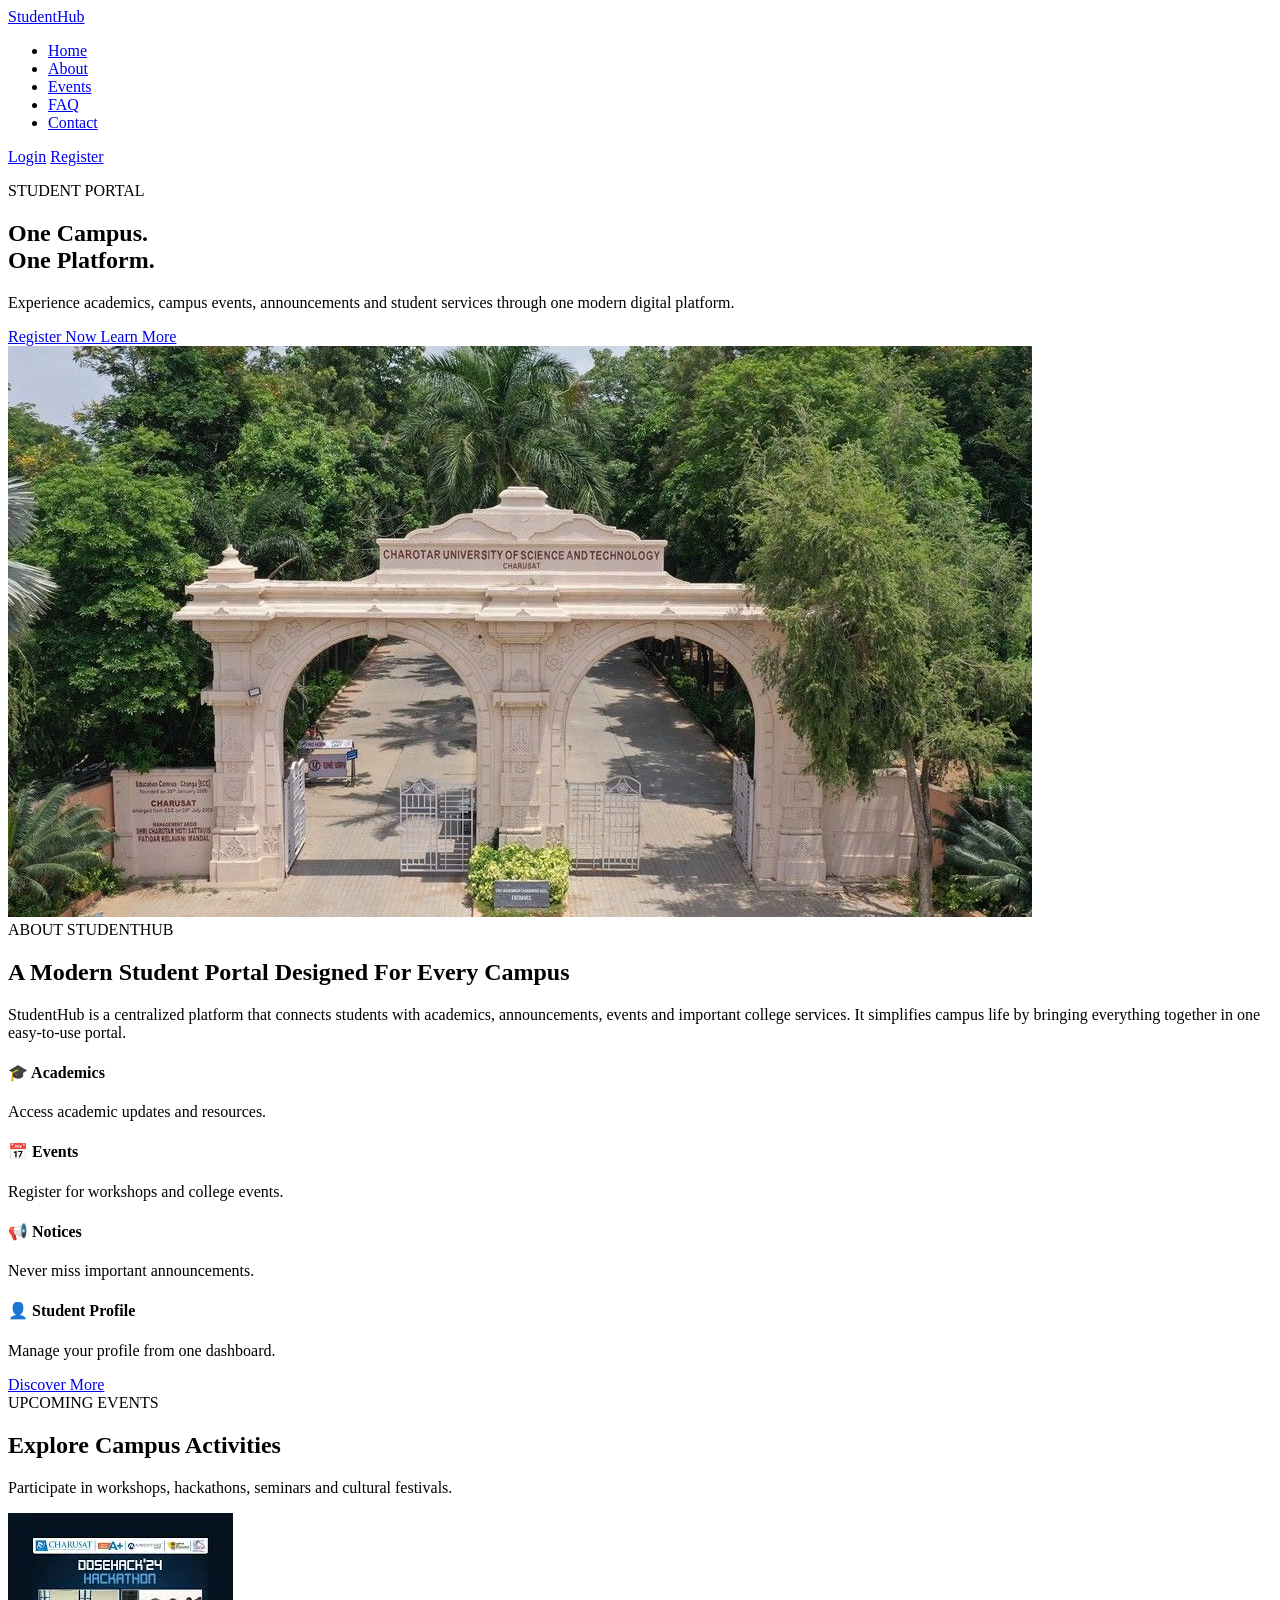
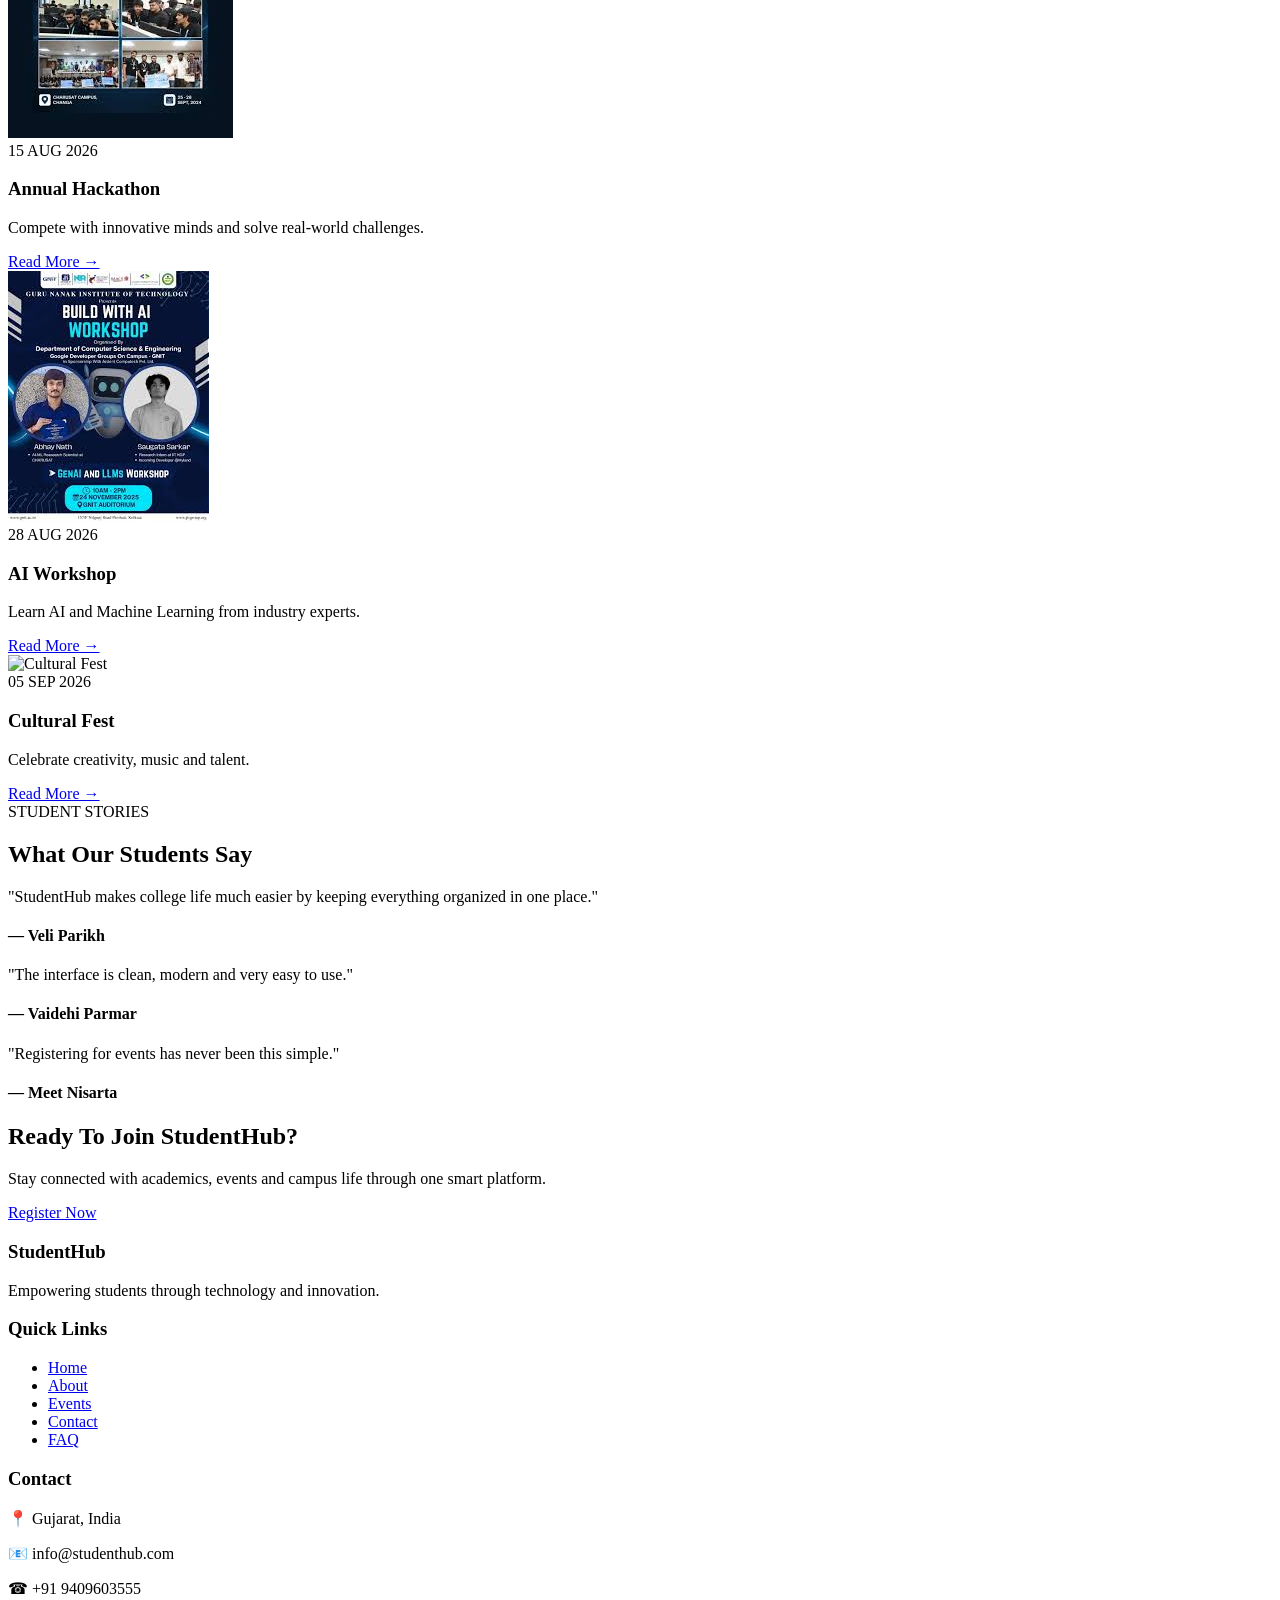
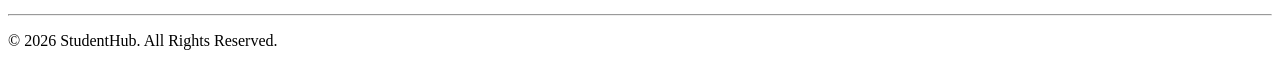
==== index.html @ 93c41e46 "Initial Commit" ====
<!DOCTYPE html>
<html lang="en">

<head>

    <meta charset="UTF-8">

    <meta name="viewport" content="width=device-width, initial-scale=1.0">

    <title>StudentHub</title>

    <link rel="stylesheet" href="style.css">

    <link rel="preconnect" href="https://fonts.googleapis.com">

    <link rel="preconnect" href="https://fonts.gstatic.com" crossorigin>

    <link href="https://fonts.googleapis.com/css2?family=Playfair+Display:wght@500;600;700&family=Poppins:wght@300;400;500;600&display=swap" rel="stylesheet">

</head>

<body>
    <section class="hero">

        <div class="overlay">
            <header>

                <nav class="navbar">

                    <div class="logo">

                        <a href="index.html">StudentHub</a>

                    </div>

                    <ul class="nav-links">

                        <li><a href="index.html">Home</a></li>

                        <li><a href="about.html">About</a></li>

                        <li><a href="events.html">Events</a></li>

                        <li><a href="faq.html">FAQ</a></li>

                        <li><a href="contact.html">Contact</a></li>

                    </ul>

                    <div class="nav-buttons">

                        <a href="login.html" class="login-btn">Login</a>

                        <a href="register.html" class="register-btn">Register</a>

                    </div>

                </nav>

            </header>
            <div class="hero-content">

                <p class="tagline">

                    STUDENT PORTAL

                </p>

                <h1>

                    One Campus.<br>

                    One Platform.

                </h1>

                <p class="description">

                    Experience academics, campus events,
                    announcements and student services
                    through one modern digital platform.

                </p>

                <div class="hero-buttons">

                    <a href="register.html" class="primary-btn">

                        Register Now

                    </a>

                    <a href="about.html" class="secondary-btn">

                        Learn More

                    </a>

                </div>

            </div>

        </div>

    </section>
<section class="about">

    <div class="container">

        <div class="about-image">

            <img src="images/clg.jpg-org" alt="College Campus">

        </div>

        <div class="about-content">

            <span class="section-tag">

                ABOUT STUDENTHUB

            </span>

            <h2>

                A Modern Student Portal Designed
                For Every Campus

            </h2>

            <p>

                StudentHub is a centralized platform that
                connects students with academics,
                announcements, events and important
                college services. It simplifies campus life
                by bringing everything together in one
                easy-to-use portal.

            </p>

            <div class="about-features">

                <div class="feature">

                    <h4>🎓 Academics</h4>

                    <p>Access academic updates and resources.</p>

                </div>

                <div class="feature">

                    <h4>📅 Events</h4>

                    <p>Register for workshops and college events.</p>

                </div>

                <div class="feature">

                    <h4>📢 Notices</h4>

                    <p>Never miss important announcements.</p>

                </div>

                <div class="feature">

                    <h4>👤 Student Profile</h4>

                    <p>Manage your profile from one dashboard.</p>

                </div>

            </div>

            <a href="about.html" class="primary-btn">

                Discover More

            </a>

        </div>

    </div>

</section>
<section class="events">

    <div class="container">

        <div class="section-heading">

            <span>

                UPCOMING EVENTS

            </span>

            <h2>

                Explore Campus Activities

            </h2>

            <p>

                Participate in workshops, hackathons,
                seminars and cultural festivals.

            </p>

        </div>

        <div class="event-grid">

            <article class="event-card">

                <img src="hackathon.jpeg" alt="Hackathon">

                <div class="event-info">

                    <span>15 AUG 2026</span>

                    <h3>

                        Annual Hackathon

                    </h3>

                    <p>

                        Compete with innovative minds
                        and solve real-world challenges.

                    </p>

                    <a href="events.html">

                        Read More →

                    </a>

                </div>

            </article>



            <article class="event-card">

                <img src="workshop2.jpeg" alt="Workshop">

                <div class="event-info">

                    <span>28 AUG 2026</span>

                    <h3>

                        AI Workshop

                    </h3>

                    <p>

                        Learn AI and Machine Learning
                        from industry experts.

                    </p>

                    <a href="events.html">

                        Read More →

                    </a>

                </div>

            </article>



            <article class="event-card">

                <img src="event.jpg" alt="Cultural Fest">

                <div class="event-info">

                    <span>05 SEP 2026</span>

                    <h3>

                        Cultural Fest

                    </h3>

                    <p>

                        Celebrate creativity,
                        music and talent.

                    </p>

                    <a href="events.html">

                        Read More →

                    </a>

                </div>

            </article>

        </div>

    </div>

</section>
<section class="testimonials">

    <div class="container">

        <div class="section-heading">

            <span>

                STUDENT STORIES

            </span>

            <h2>

                What Our Students Say

            </h2>

        </div>

        <div class="testimonial-grid">

            <div class="testimonial-card">

                <p>

                    "StudentHub makes college life
                    much easier by keeping everything
                    organized in one place."

                </p>
                <h4>
                    — Veli Parikh

                </h4>

            </div>

            <div class="testimonial-card">

                <p>

                    "The interface is clean,
                    modern and very easy to use."

                </p>

                <h4>

                    — Vaidehi Parmar

                </h4>

            </div>

            <div class="testimonial-card">

                <p>

                    "Registering for events has
                    never been this simple."

                </p>
                <h4>

                    — Meet Nisarta

                </h4>

            </div>

        </div>

    </div>

</section>
<section class="cta">

    <div class="container">

        <h2>

            Ready To Join StudentHub?

        </h2>

        <p>

            Stay connected with academics,
            events and campus life through
            one smart platform.

        </p>

        <a href="register.html" class="primary-btn">

            Register Now

        </a>

    </div>

</section>
<footer>

    <div class="container footer-grid">

        <div>

            <h3>

                StudentHub

            </h3>

            <p>

                Empowering students through
                technology and innovation.

            </p>

        </div>

        <div>

            <h3>

                Quick Links

            </h3>

            <ul>

                <li><a href="index.html">Home</a></li>

                <li><a href="about.html">About</a></li>

                <li><a href="events.html">Events</a></li>

                <li><a href="contact.html">Contact</a></li>

                <li><a href="faq.html">FAQ</a></li>

            </ul>

        </div>

        <div>

            <h3>

                Contact

            </h3>

            <p>📍 Gujarat, India</p>

            <p>📧 info@studenthub.com</p>

            <p>☎ +91 9409603555</p>

        </div>

    </div>

    <hr>

    <p class="copyright">

        © 2026 StudentHub. All Rights Reserved.

    </p>

</footer>

</body>

</html>

</body>

</html>
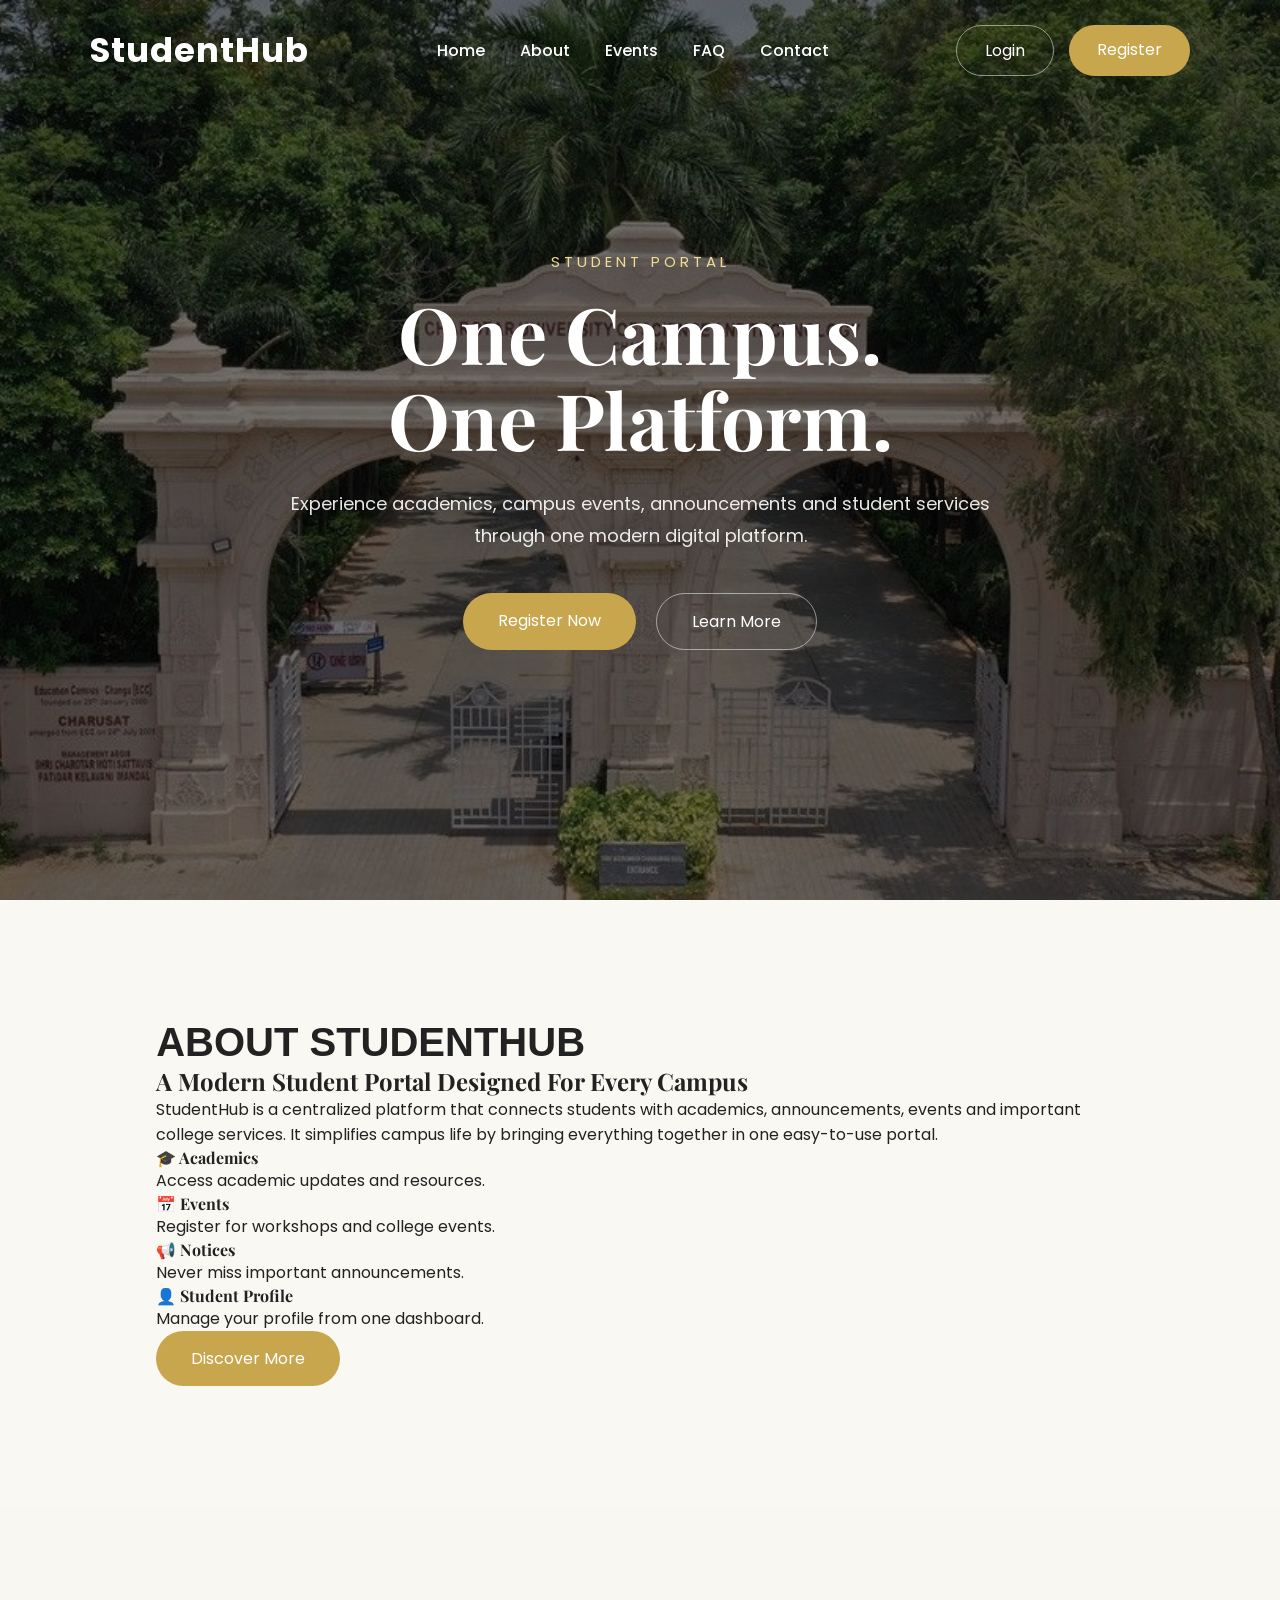
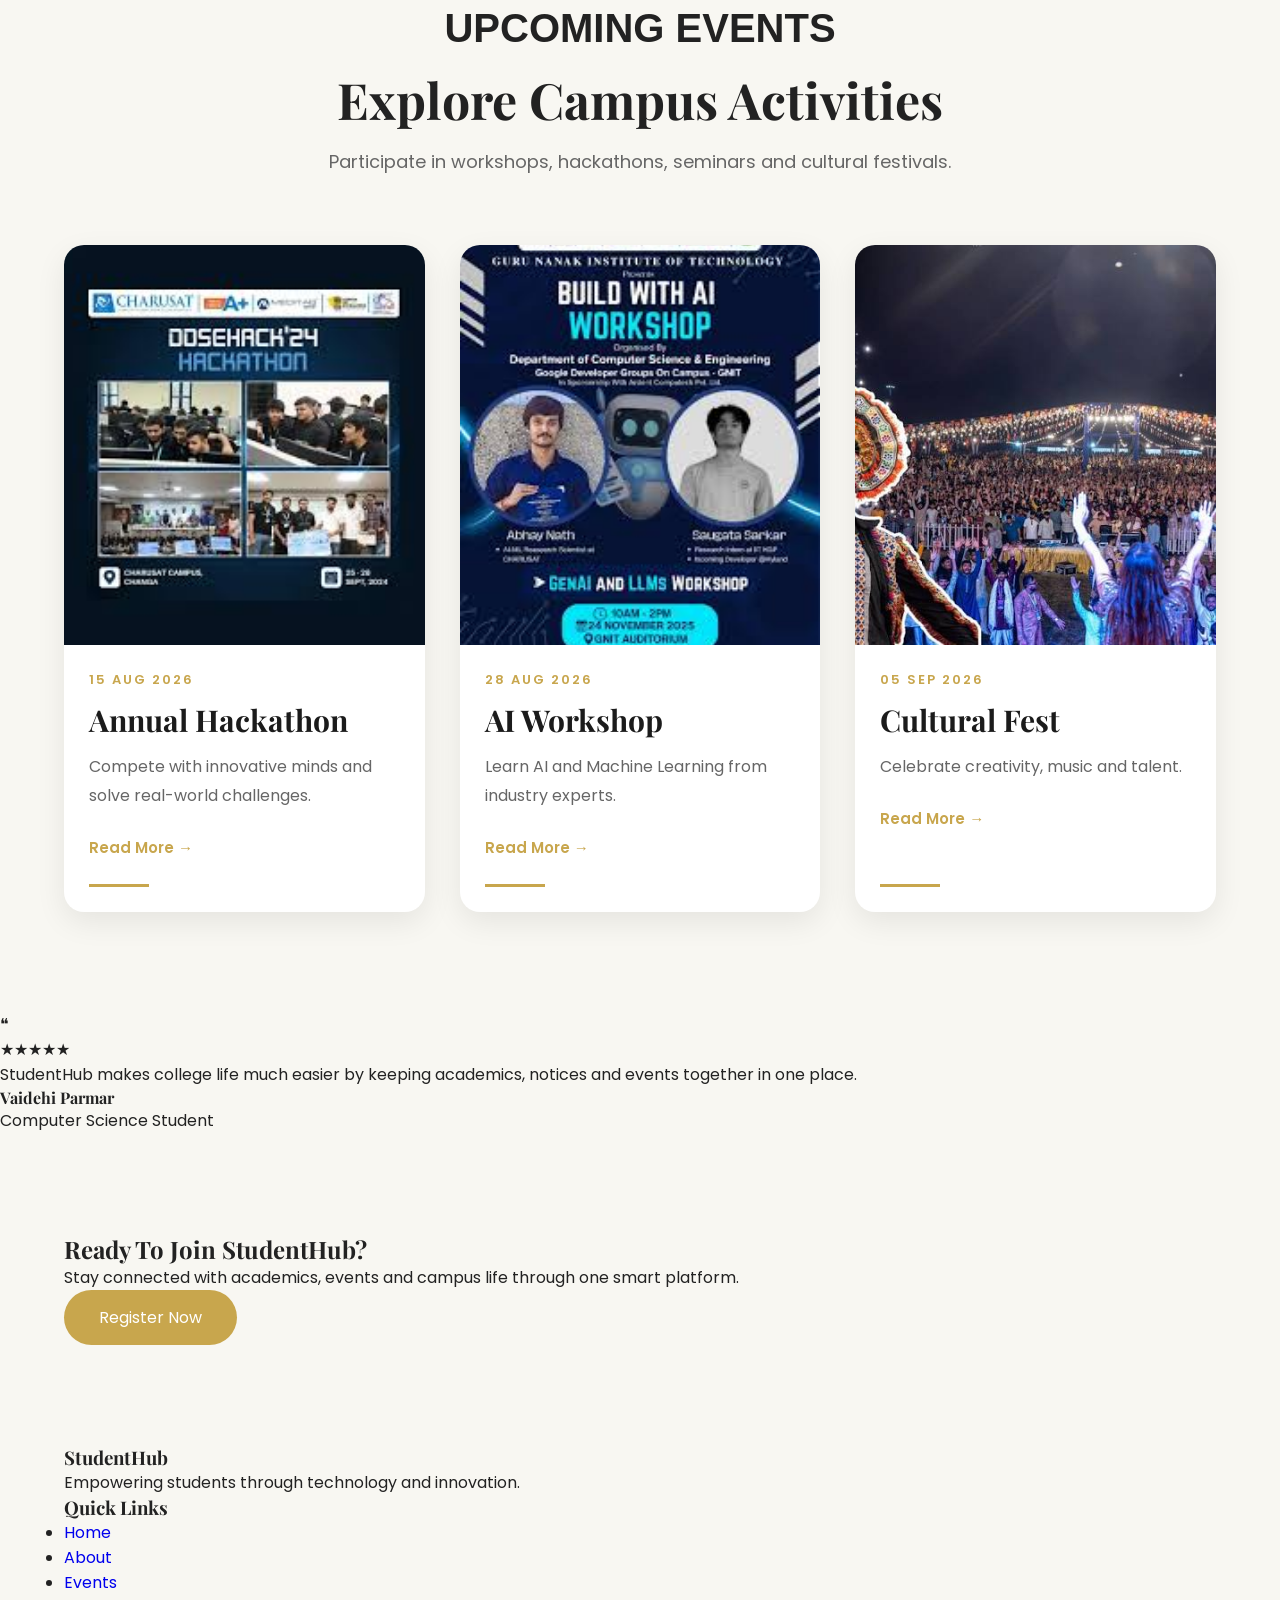
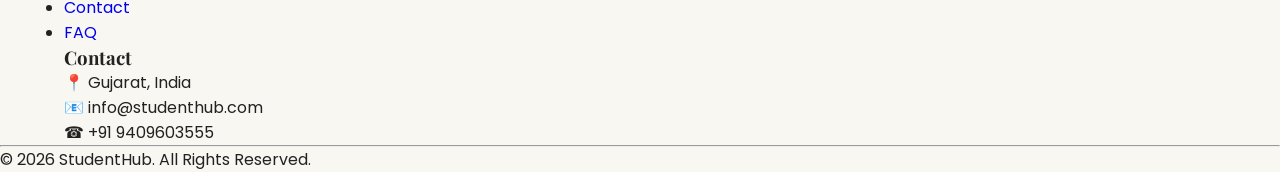
==== commit 5918dc37: "Testimonial-ards" ====
--- a/index.html
+++ b/index.html
@@ -9,7 +9,7 @@
 
     <title>StudentHub</title>
 
-    <link rel="stylesheet" href="style.css">
+    <link rel="stylesheet" href="css/style.css">
 
     <link rel="preconnect" href="https://fonts.googleapis.com">
 
@@ -108,8 +108,6 @@
     <div class="container">
 
         <div class="about-image">
-
-            <img src="images/clg.jpg-org" alt="College Campus">
 
         </div>
 
@@ -192,7 +190,7 @@
 
         <div class="section-heading">
 
-            <span>
+            <span class="section-tag">
 
                 UPCOMING EVENTS
 
@@ -217,7 +215,7 @@
 
             <article class="event-card">
 
-                <img src="hackathon.jpeg" alt="Hackathon">
+                <img src="images/hackathon.jpeg" alt="Hackathon">
 
                 <div class="event-info">
 
@@ -250,7 +248,7 @@
 
             <article class="event-card">
 
-                <img src="workshop2.jpeg" alt="Workshop">
+                <img src="images/workshop2.jpeg" alt="Workshop">
 
                 <div class="event-info">
 
@@ -283,7 +281,7 @@
 
             <article class="event-card">
 
-                <img src="event.jpg" alt="Cultural Fest">
+                <img src="images/event.jpeg" alt="Cultural Fest">
 
                 <div class="event-info">
 
@@ -317,82 +315,25 @@
     </div>
 
 </section>
-<section class="testimonials">
-
-    <div class="container">
-
-        <div class="section-heading">
-
-            <span>
-
-                STUDENT STORIES
-
-            </span>
-
-            <h2>
-
-                What Our Students Say
-
-            </h2>
-
-        </div>
-
-        <div class="testimonial-grid">
-
-            <div class="testimonial-card">
-
-                <p>
-
-                    "StudentHub makes college life
-                    much easier by keeping everything
-                    organized in one place."
-
-                </p>
-                <h4>
-                    — Veli Parikh
-
-                </h4>
-
-            </div>
-
-            <div class="testimonial-card">
-
-                <p>
-
-                    "The interface is clean,
-                    modern and very easy to use."
-
-                </p>
-
-                <h4>
-
-                    — Vaidehi Parmar
-
-                </h4>
-
-            </div>
-
-            <div class="testimonial-card">
-
-                <p>
-
-                    "Registering for events has
-                    never been this simple."
-
-                </p>
-                <h4>
-
-                    — Meet Nisarta
-
-                </h4>
-
-            </div>
-
-        </div>
-
+<div class="testimonial-card">
+
+    <div class="quote">❝</div>
+
+    <div class="stars">
+        ★★★★★
     </div>
 
-</section>
+    <p>
+        StudentHub makes college life much easier by
+        keeping academics, notices and events together
+        in one place.
+    </p>
+
+    <h4>Vaidehi Parmar</h4>
+
+    <span>Computer Science Student</span>
+
+</div>
 <section class="cta">
 
     <div class="container">
@@ -468,35 +409,17 @@
         <div>
 
             <h3>
-
                 Contact
-
             </h3>
-
             <p>📍 Gujarat, India</p>
-
             <p>📧 info@studenthub.com</p>
-
             <p>☎ +91 9409603555</p>
-
-        </div>
-
+        </div>
     </div>
-
     <hr>
-
     <p class="copyright">
-
         © 2026 StudentHub. All Rights Reserved.
-
     </p>
-
 </footer>
-
 </body>
-
-</html>
-
-</body>
-
 </html>
--- a/css/style.css
+++ b/css/style.css
@@ -0,0 +1,305 @@
+*{
+    margin:0;
+    padding:0;
+    box-sizing:border-box;
+}
+html{
+    scroll-behavior:smooth;
+}
+body{
+    font-family:'Poppins',sans-serif;
+    background:#f8f7f2;
+    color:#222;
+    overflow-x:hidden;
+}
+:root{
+    --gold:#c8a64d;
+    --dark:#0d1728;
+    --white:#ffffff;
+    --light:#f8f7f2;
+    --shadow:0 15px 35px rgba(0,0,0,.18);
+}
+.container{
+    width:90%;
+    max-width:1200px;
+    margin:auto;
+}
+img{
+    width:100%;
+    display:block;
+}
+a{
+    text-decoration:none;
+}
+h1,h2,h3,h4{
+    font-family:'Playfair Display',serif;
+}
+section{
+    padding:100px 0;
+}
+.hero{
+    padding: 0px;
+    position: relative;
+    width: 100%;
+    min-height: 100vh;
+    background-image: url("../images/clg.jpg");
+    background-size: cover;
+    background-position: center;
+    background-repeat: no-repeat;
+}
+.overlay{
+    position:absolute;
+    top:0;
+    left:0;
+    width:100%;
+    height:100%;
+    background:rgba(0,0,0,.55);
+}
+.navbar{
+    position:absolute;
+    top:0;
+    left:0;
+    width:100%;
+    padding:25px 7%;
+    display:flex;
+    justify-content:space-between;
+    align-items:center;
+    z-index:100;
+}
+.logo a{
+    color:white;
+    font-size:34px;
+    font-weight:700;
+    letter-spacing:1px;
+}
+.nav-links{
+    display:flex;
+    gap:35px;
+    list-style:none;
+}
+.nav-links a{
+    color:white;
+    font-size:16px;
+    font-weight:500;
+    transition:.3s;
+}
+.nav-links a:hover{
+    color:var(--gold);
+}
+.nav-buttons{
+    display:flex;
+    gap:15px;
+}
+.login-btn{
+    color:white;
+    border:1px solid rgba(255,255,255,.5);
+    padding:12px 28px;
+    border-radius:40px;
+    transition:.3s;
+}
+.login-btn:hover{
+    background:rgba(255,255,255,.15);
+}
+.register-btn{
+    background:var(--gold);
+    color:white;
+    padding:12px 28px;
+    border-radius:40px;
+    transition:.3s;
+}
+.register-btn:hover{
+    background:#b28f36;
+}
+.primary-btn{
+    background:var(--gold);
+    color:white;
+    padding:15px 35px;
+    border-radius:40px;
+    display:inline-block;
+    transition:.35s;
+}
+.primary-btn:hover{
+    transform:translateY(-4px);
+    background:#b28f36;
+}
+.secondary-btn{
+    border:1px solid rgba(255,255,255,.5);
+    color:white;
+    padding:15px 35px;
+    border-radius:40px;
+    transition:.35s;
+}
+.secondary-btn:hover{
+    background:rgba(255,255,255,.12);
+}
+.hero-content{
+    min-height:100vh;
+    display:flex;
+    justify-content:center;
+    align-items:center;
+    flex-direction:column;
+    text-align:center;
+    color:white;
+    position:relative;
+    z-index:5;
+}
+.tagline{
+    color:#f2dc93;
+    letter-spacing:4px;
+    font-size:15px;
+    margin-bottom:18px;
+}
+.hero-content h1{
+    font-size:78px;
+    line-height:1.1;
+   margin-bottom:25px;
+}
+.description{
+    width:700px;
+    max-width:100%;
+    font-size:18px;
+    line-height:1.8;
+    opacity:.9;
+    margin-bottom:40px;
+}
+.hero-buttons{
+    display:flex;
+    gap:20px;
+}
+.hero-content{
+    animation:fadeUp 1.2s ease;
+}
+@keyframes fadeUp{
+    from{
+        opacity:0;
+        transform:translateY(40px);
+    }
+    to{
+        opacity:1;
+        transform:translateY(0);
+    }
+}
+@media(max-width:992px){
+.nav-links{
+display:none;
+}
+.hero-content h1{
+font-size:58px;
+}
+.description{
+width:100%;
+}
+}
+
+@media(max-width:768px){
+.hero-content h1{
+font-size:42px;
+}
+.hero-buttons{
+flex-direction:column;
+}
+.nav-buttons{
+display:none;
+}
+.logo a{
+font-size:28px;
+}
+}
+.about {
+    padding: 120px 8%;
+    background: #faf8f3;
+}
+.section-tag{
+    font-weight: 800;
+    font-size: 40px;
+}
+.event-grid{
+    display:grid;
+    grid-template-columns:repeat(auto-fit,minmax(330px,1fr));
+    gap:35px;
+    margin-top:50px;
+}
+
+.event-card{
+    background:#fff;
+    border-radius:20px;
+    overflow:hidden;
+    display:flex;
+    flex-direction:column;
+    height:100%;
+    box-shadow:0 10px 30px rgba(0,0,0,.08);
+    transition:.4s;
+}
+.event-card img {
+    width:100%;
+    height:400px;
+    object-fit: cover;
+    display: block;
+}
+.event-card:hover{
+    transform:translateY(-12px);
+    box-shadow:0 18px 45px rgba(200,166,77,.25);
+}
+.event-info{
+    padding:25px;
+    display:flex;
+    flex-direction:column;
+    flex:1;
+}
+.event-info span{
+    display:inline-block;
+    font-size:13px;
+    font-weight:600;
+    letter-spacing:2px;
+    text-transform:uppercase;
+    color:#c8a64d;
+    margin-bottom:12px;
+}
+.event-info h3{
+    font-size:30px;
+    margin-bottom:15px;
+    color:#1b1b1b;
+    line-height:1.2;
+}
+.event-info p{
+    font-size:16px;
+    color:#666;
+    line-height:1.8;
+    margin-bottom:25px;
+}
+.event-info a{
+    color:#c8a64d;
+    font-weight:600;
+    font-size:15px;
+    transition:.3s;
+}
+.event-info a:hover{
+    padding-left:10px;
+}
+.section-heading{
+    text-align:center;
+    margin-bottom:70px;
+}
+
+.section-heading h2{
+    font-size:50px;
+    margin:15px 0;
+}
+
+.section-heading p{
+    color:#666;
+    font-size:18px;
+}
+.event-card::after{
+    content:"";
+    width:60px;
+    height:3px;
+    background:#c8a64d;
+    display:block;
+    margin:0 25px 25px;
+    transition:.4s;
+}
+
+.event-card:hover::after{
+    width:120px;
+}
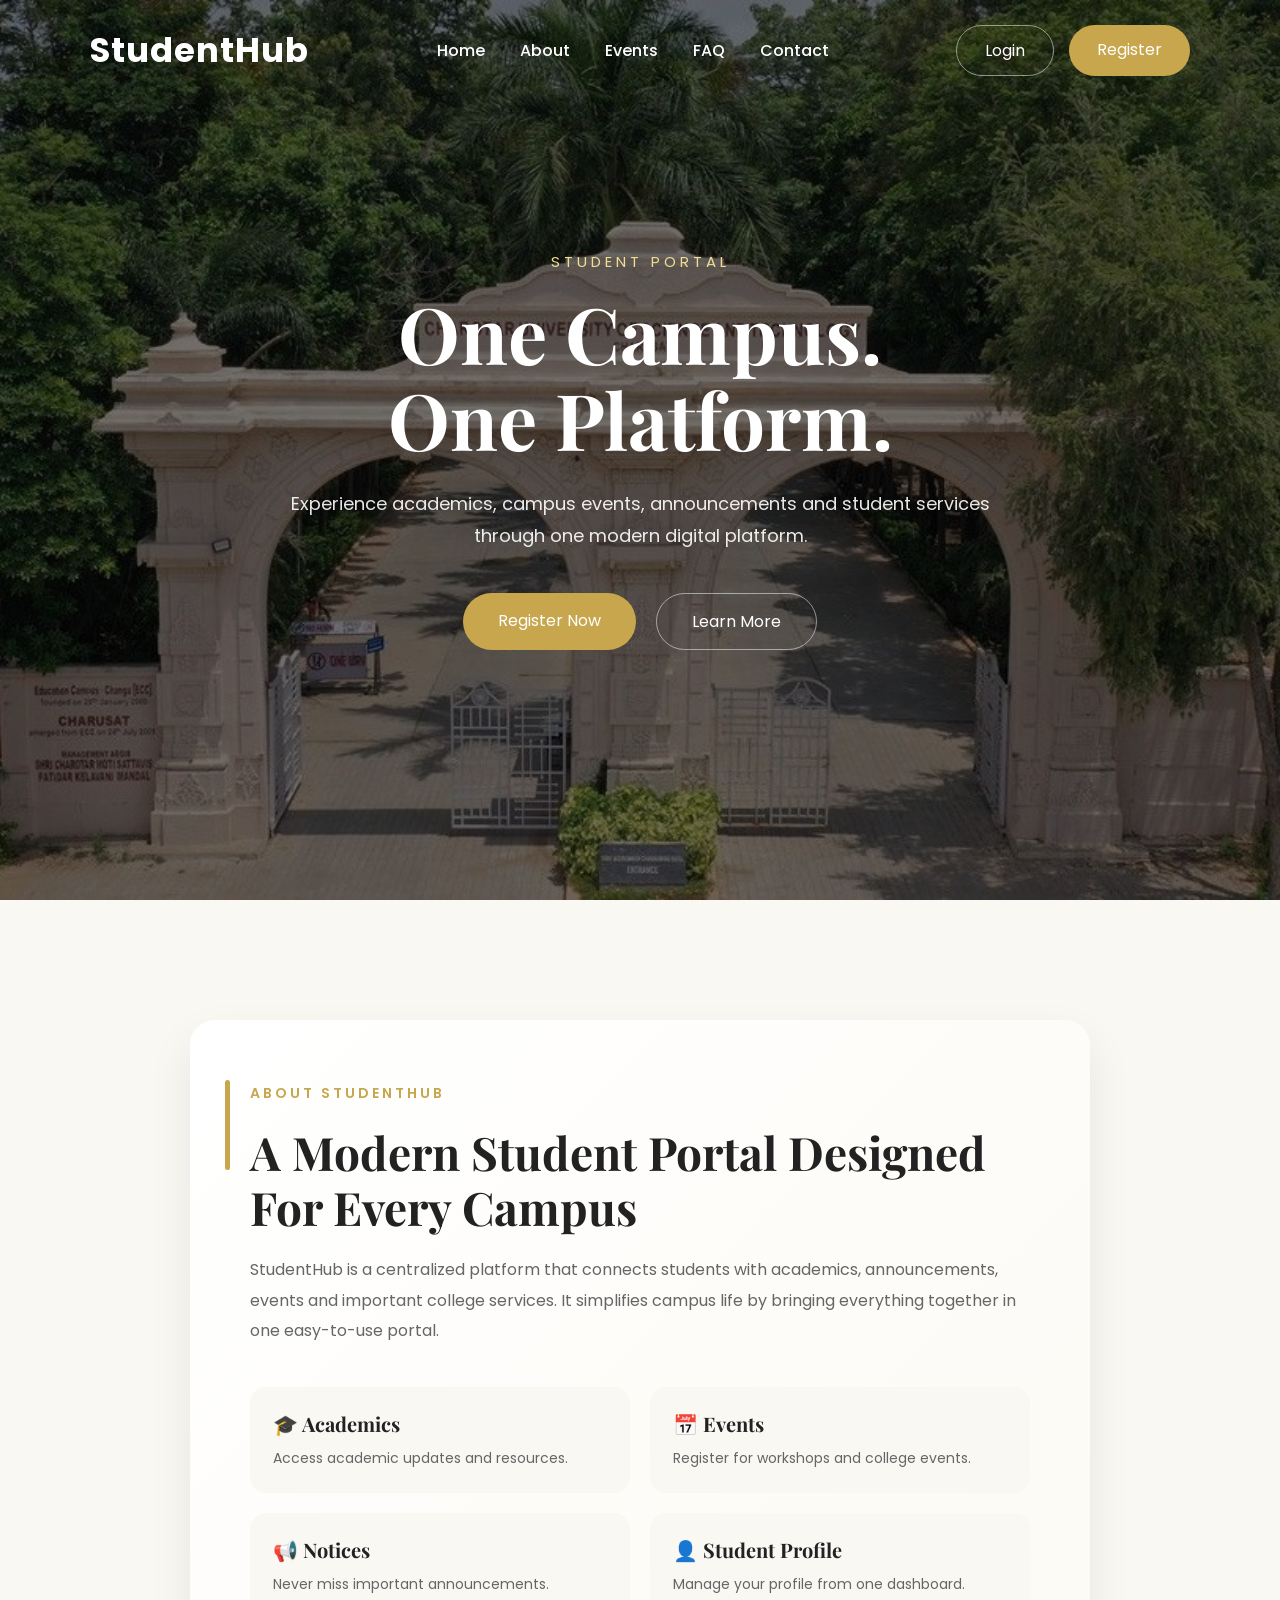
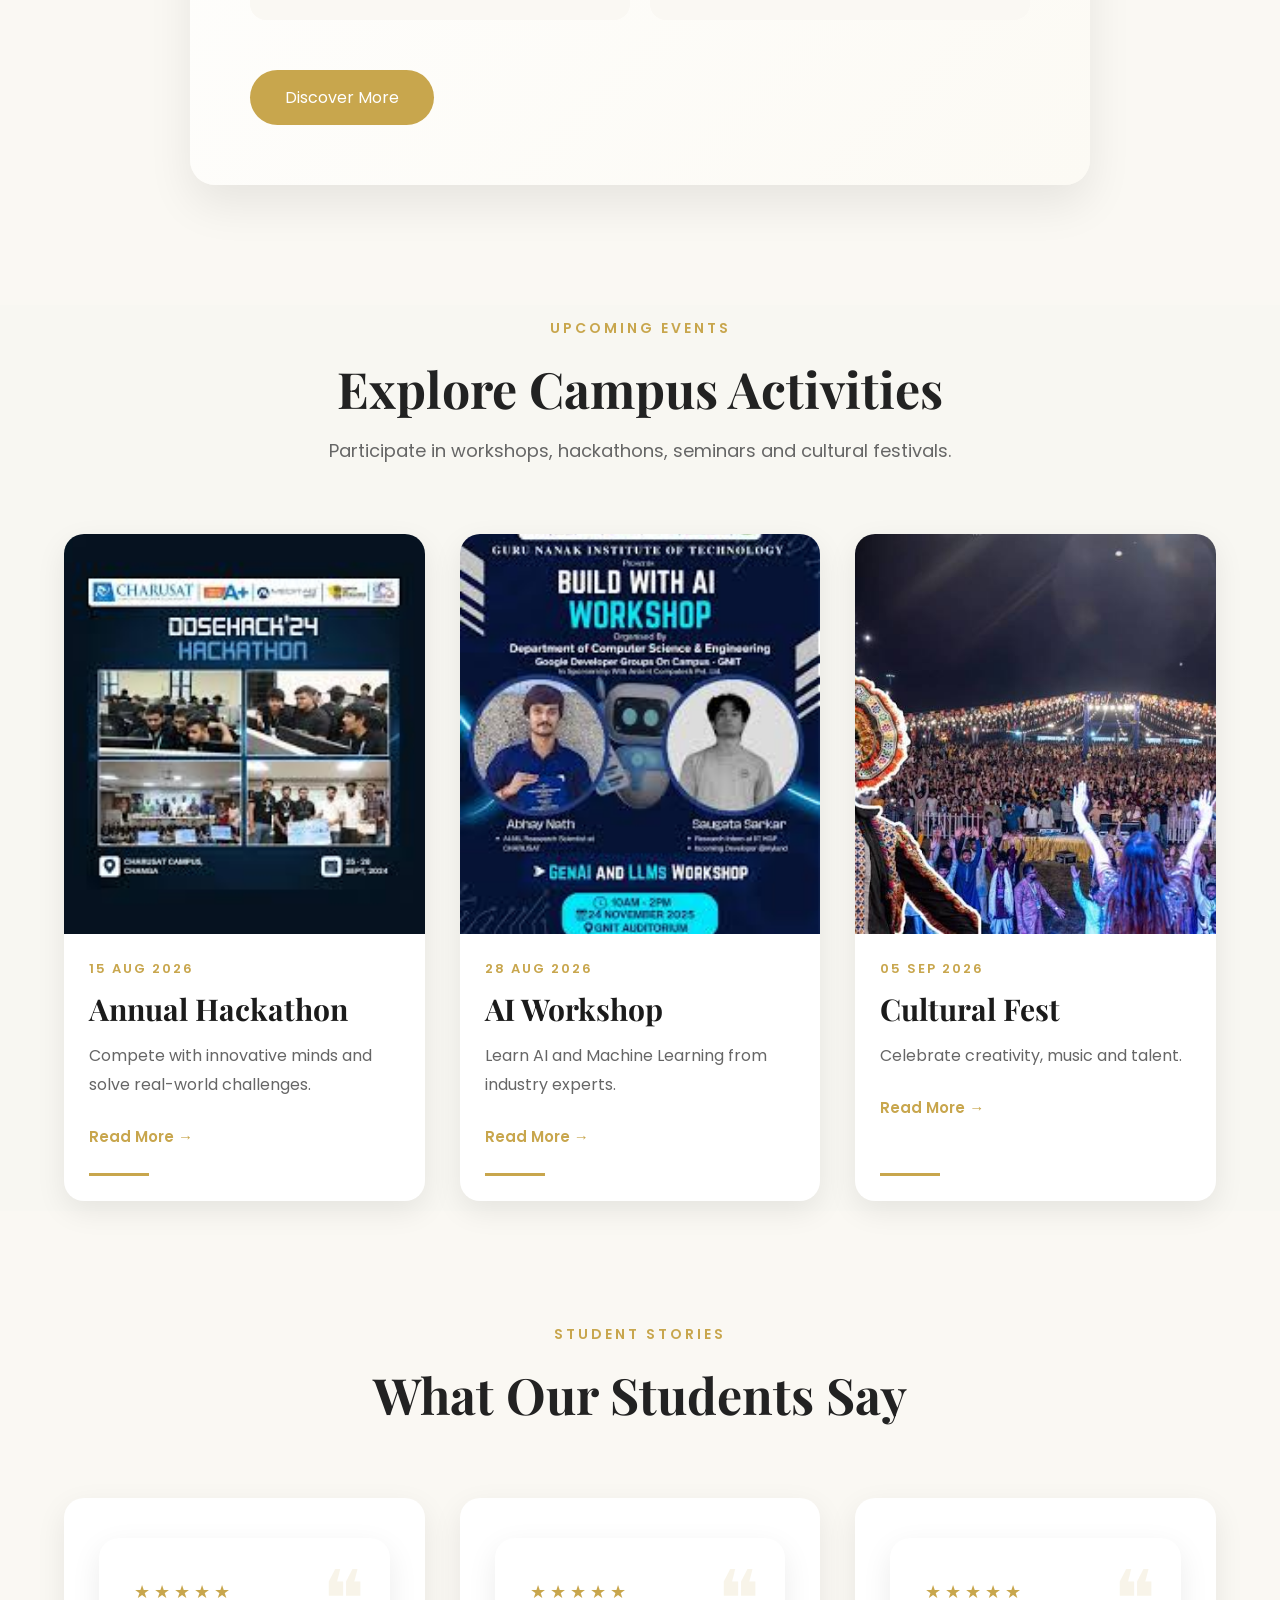
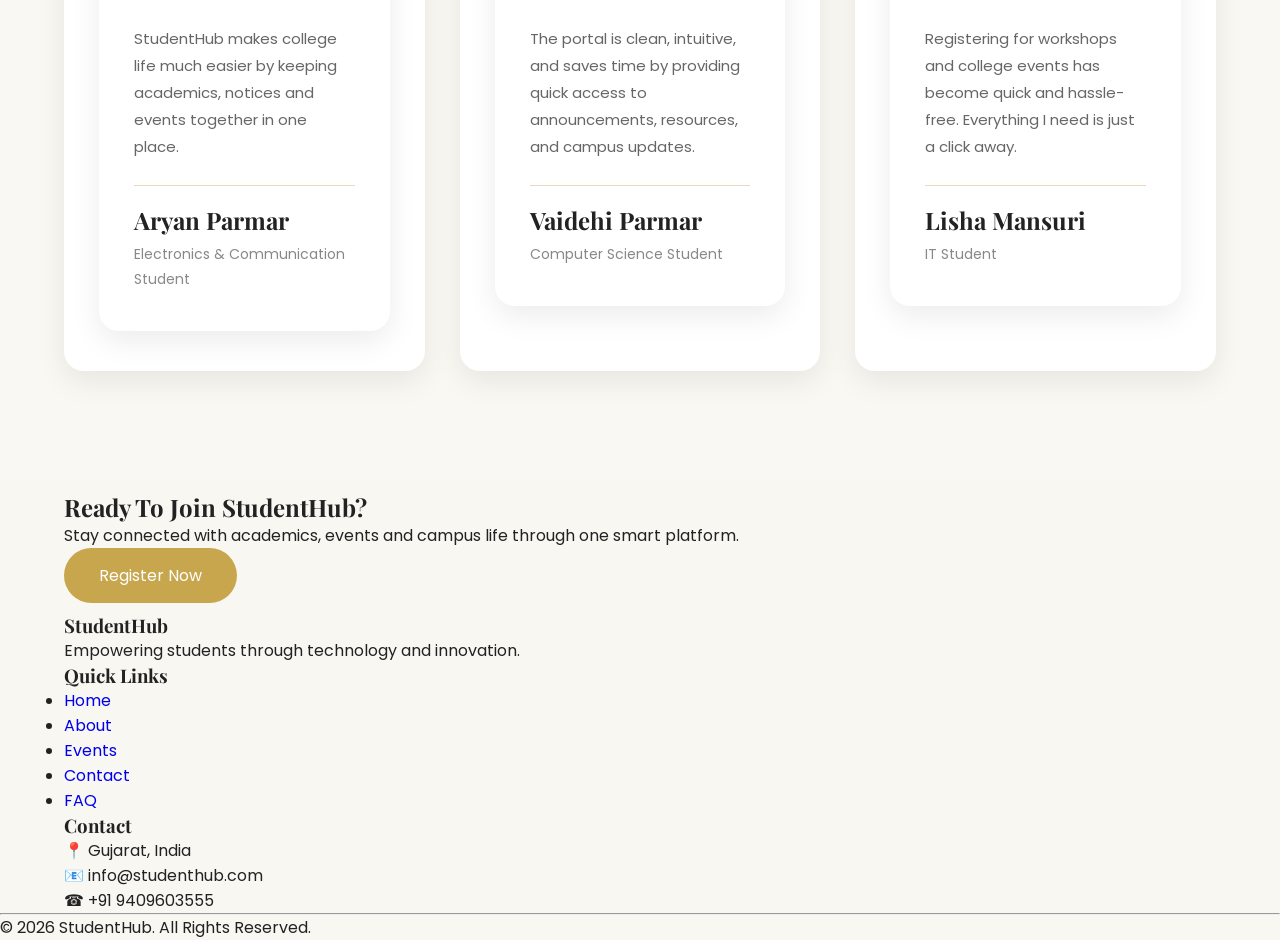
==== commit ed407d7c: "css" ====
--- a/index.html
+++ b/index.html
@@ -1,75 +1,41 @@
 <!DOCTYPE html>
 <html lang="en">
-
 <head>
-
     <meta charset="UTF-8">
-
     <meta name="viewport" content="width=device-width, initial-scale=1.0">
-
     <title>StudentHub</title>
-
     <link rel="stylesheet" href="css/style.css">
-
     <link rel="preconnect" href="https://fonts.googleapis.com">
-
     <link rel="preconnect" href="https://fonts.gstatic.com" crossorigin>
-
     <link href="https://fonts.googleapis.com/css2?family=Playfair+Display:wght@500;600;700&family=Poppins:wght@300;400;500;600&display=swap" rel="stylesheet">
-
 </head>
-
 <body>
     <section class="hero">
-
         <div class="overlay">
             <header>
-
                 <nav class="navbar">
-
                     <div class="logo">
-
                         <a href="index.html">StudentHub</a>
-
                     </div>
-
                     <ul class="nav-links">
-
                         <li><a href="index.html">Home</a></li>
-
                         <li><a href="about.html">About</a></li>
-
                         <li><a href="events.html">Events</a></li>
-
                         <li><a href="faq.html">FAQ</a></li>
-
                         <li><a href="contact.html">Contact</a></li>
-
                     </ul>
-
                     <div class="nav-buttons">
-
                         <a href="login.html" class="login-btn">Login</a>
-
                         <a href="register.html" class="register-btn">Register</a>
-
                     </div>
-
                 </nav>
-
             </header>
             <div class="hero-content">
-
                 <p class="tagline">
-
                     STUDENT PORTAL
-
                 </p>
-
                 <h1>
-
                     One Campus.<br>
-
                     One Platform.
 
                 </h1>
@@ -315,8 +281,16 @@
     </div>
 
 </section>
+<section class="testimonials">
+    <div class="container">
+
+        <div class="section-heading">
+            <span class="section-tag">STUDENT STORIES</span>
+            <h2>What Our Students Say</h2>
+        </div>
+<div class="testimonial-grid">
 <div class="testimonial-card">
-
+     <div class="testimonial-card featured">
     <div class="quote">❝</div>
 
     <div class="stars">
@@ -329,11 +303,46 @@
         in one place.
     </p>
 
+    <h4>Aryan Parmar</h4>
+
+    <span>Electronics & Communication Student</span>
+    </div>
+    </div>
+    <div class="testimonial-card">
+        <div class="testimonial-card featured">
+    <div class="quote">❝</div>
+
+    <div class="stars">
+        ★★★★★
+    </div>
+    <p>
+        The portal is clean, intuitive, and saves time by
+        providing quick access to announcements,
+        resources, and campus updates.</p>
     <h4>Vaidehi Parmar</h4>
-
     <span>Computer Science Student</span>
-
+    </div>
+    </div>
+    <div class="testimonial-card">
+        <div class="testimonial-card featured">
+    <div class="quote">❝</div>
+
+    <div class="stars">
+        ★★★★★
+    </div>
+    <p>
+        Registering for workshops and college events
+        has become quick and hassle-free.
+        Everything I need is just a click away.
+    </p>
+    <h4>Lisha Mansuri</h4>
+    <span>IT Student</span>
+    </div>
+    </div>
 </div>
+</div>
+</div>
+</section>
 <section class="cta">
 
     <div class="container">
--- a/css/style.css
+++ b/css/style.css
@@ -35,7 +35,7 @@
     font-family:'Playfair Display',serif;
 }
 section{
-    padding:100px 0;
+    padding:10px 0;
 }
 .hero{
     padding: 0px;
@@ -190,7 +190,6 @@
 width:100%;
 }
 }
-
 @media(max-width:768px){
 .hero-content h1{
 font-size:42px;
@@ -219,7 +218,6 @@
     gap:35px;
     margin-top:50px;
 }
-
 .event-card{
     background:#fff;
     border-radius:20px;
@@ -280,12 +278,10 @@
     text-align:center;
     margin-bottom:70px;
 }
-
 .section-heading h2{
     font-size:50px;
     margin:15px 0;
 }
-
 .section-heading p{
     color:#666;
     font-size:18px;
@@ -299,7 +295,159 @@
     margin:0 25px 25px;
     transition:.4s;
 }
-
 .event-card:hover::after{
     width:120px;
+}
+.testimonials{
+    background:#faf8f3;
+    padding:110px 0;
+}
+.testimonial-grid{
+    display:grid;
+    grid-template-columns:repeat(auto-fit,minmax(320px,1fr));
+    gap:35px;
+    margin-top:60px;
+}
+.testimonial-card{
+    position:relative;
+    background:#fff;
+    padding:40px 35px;
+    border-radius:20px;
+    box-shadow:0 10px 30px rgba(0,0,0,.08);
+    transition:.4s ease;
+    overflow:hidden;
+}
+.testimonial-card:hover{
+    transform:translateY(-10px);
+    box-shadow:0 18px 40px rgba(200,166,77,.20);
+}
+.quote{
+    position:absolute;
+    top:15px;
+    right:25px;
+    font-size:80px;
+    color:rgba(200,166,77,.12);
+    font-family:serif;
+}
+.stars{
+    color:#c8a64d;
+    font-size:18px;
+    letter-spacing:4px;
+    margin-bottom:20px;
+}
+.testimonial-card p{
+    color:#666;
+    font-size:15px;
+    line-height:1.8;
+    margin-bottom:25px;
+}
+.testimonial-card h4{
+    font-size:24px;
+    color:#222;
+    margin-bottom:5px;
+    padding-top:18px;
+    border-top:1px solid rgba(200,166,77,.4);
+}
+.testimonial-card span{
+    color:#888;
+    font-size:14px;
+}
+.about{
+    background:#faf8f3;
+    padding:120px 0;
+}
+.about .container{
+    max-width:900px;
+    margin:auto;
+}
+.about-content{
+    position:relative;
+    background:linear-gradient(135deg,#ffffff,#fcfaf4);
+    padding:60px;
+    border-radius:25px;
+    box-shadow:0 20px 45px rgba(0,0,0,.08);
+    transition:all .4s ease;
+}
+.about-content:hover{
+    transform:translateY(-8px);
+    box-shadow:0 25px 60px rgba(200,166,77,.18);
+}
+.about-content::before{
+    content:"";
+    position:absolute;
+    left:35px;
+    top:60px;
+    width:5px;
+    height:90px;
+    background:#c8a64d;
+    border-radius:20px;
+}
+.section-tag{
+    color:#c8a64d;
+    font-size:14px;
+    letter-spacing:3px;
+    text-transform:uppercase;
+    font-weight:600;
+}
+.about-content h2{
+    font-size:46px;
+    line-height:1.2;
+    color:#222;
+    margin:20px 0;
+}
+.about-content > p{
+    color:#666;
+    font-size:16px;
+    line-height:1.9;
+    margin-bottom:40px;
+}
+.about-features{
+    display:grid;
+    grid-template-columns:repeat(2,1fr);
+    gap:20px;
+    margin-bottom:40px;
+}
+.feature{
+    background:#faf8f3;
+    padding:22px;
+    border-radius:16px;
+    border:1px solid transparent;
+    transition:all .35s ease;
+}
+.feature:hover{
+    background:#fff;
+    border-color:#c8a64d;
+    transform:translateY(-6px);
+    box-shadow:0 12px 30px rgba(200,166,77,.12);
+}
+.feature h4{
+    font-size:20px;
+    color:#222;
+    margin-bottom:10px;
+}
+.feature p{
+    margin:0;
+    color:#666;
+    font-size:14px;
+    line-height:1.7;
+}
+.about .primary-btn{
+    margin-top:10px;
+}
+@media(max-width:768px){
+    .about{
+        padding:80px 0;
+    }
+    .about-content{
+        padding:40px;
+    }
+    .about-content::before{
+        display:none;
+    }
+    .about-content h2{
+        font-size:34px;
+    }
+    .about-features{
+        grid-template-columns:1fr;
+    }
 }
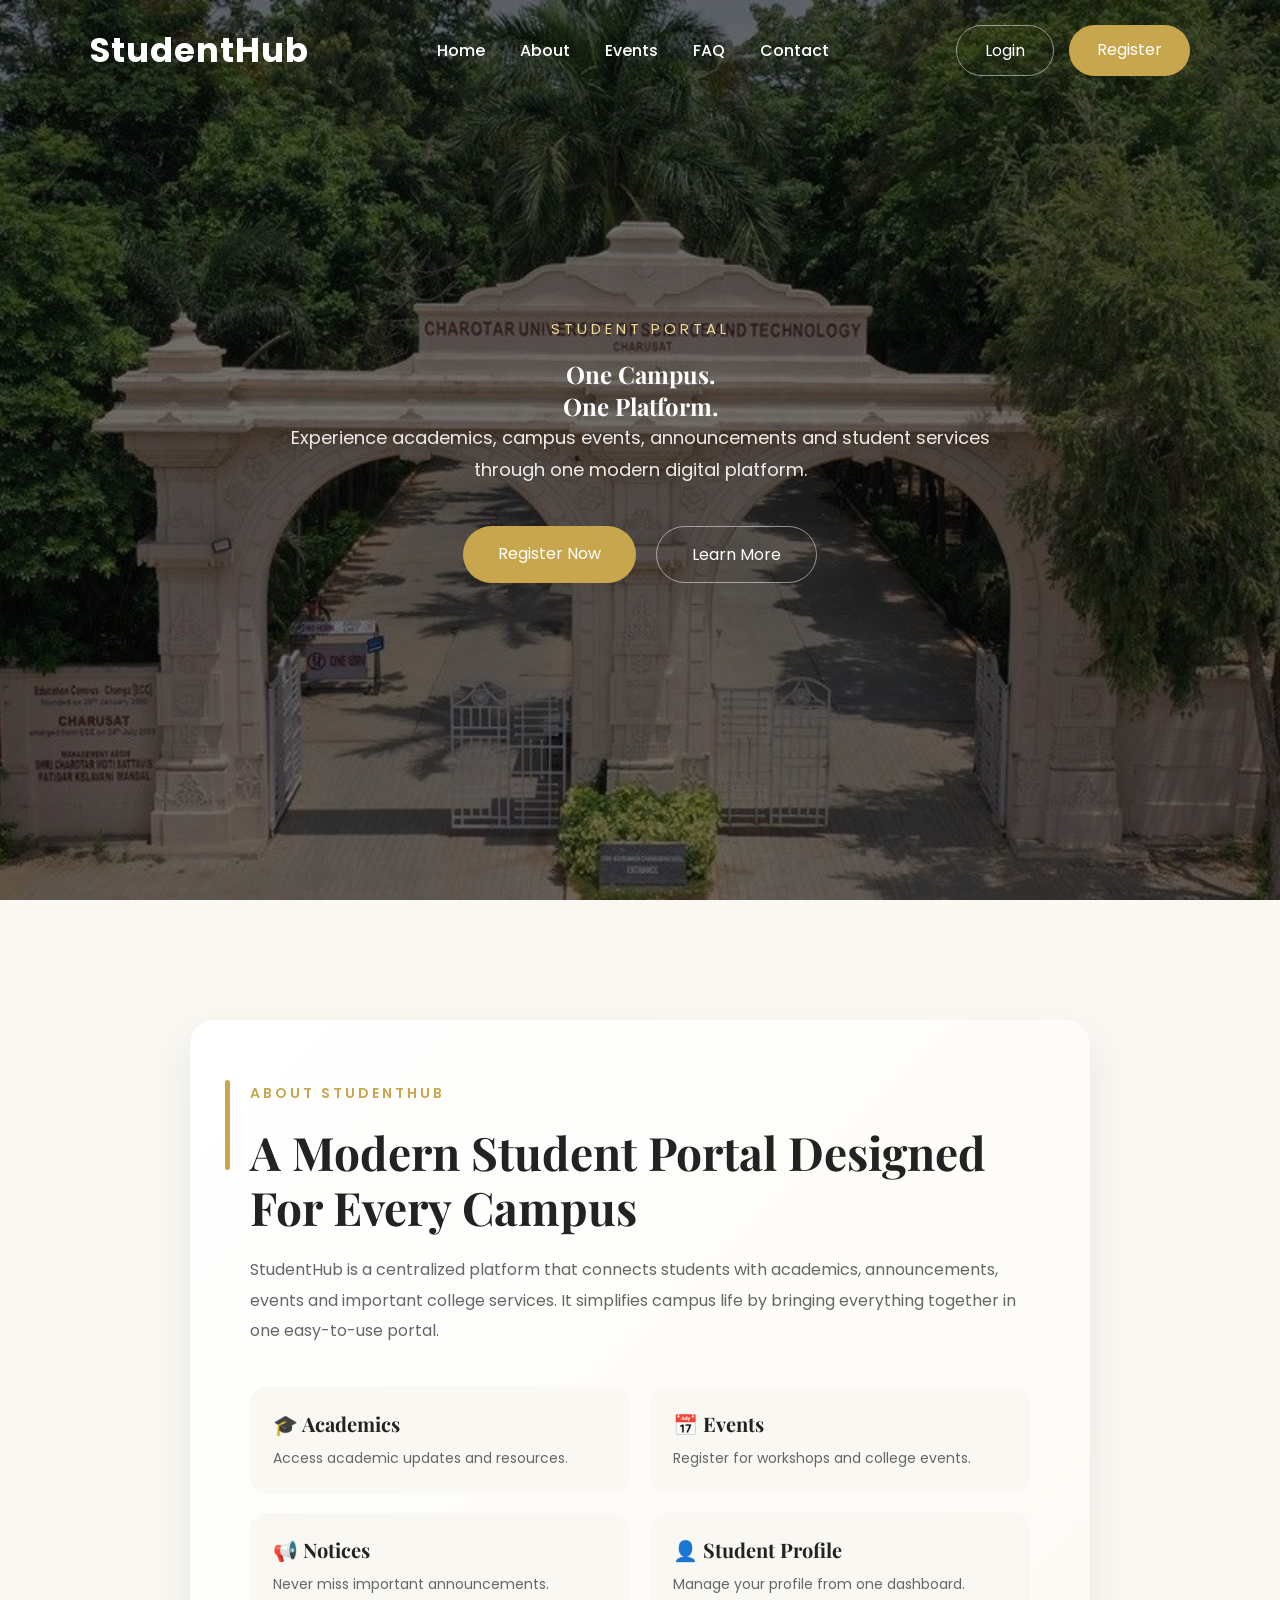
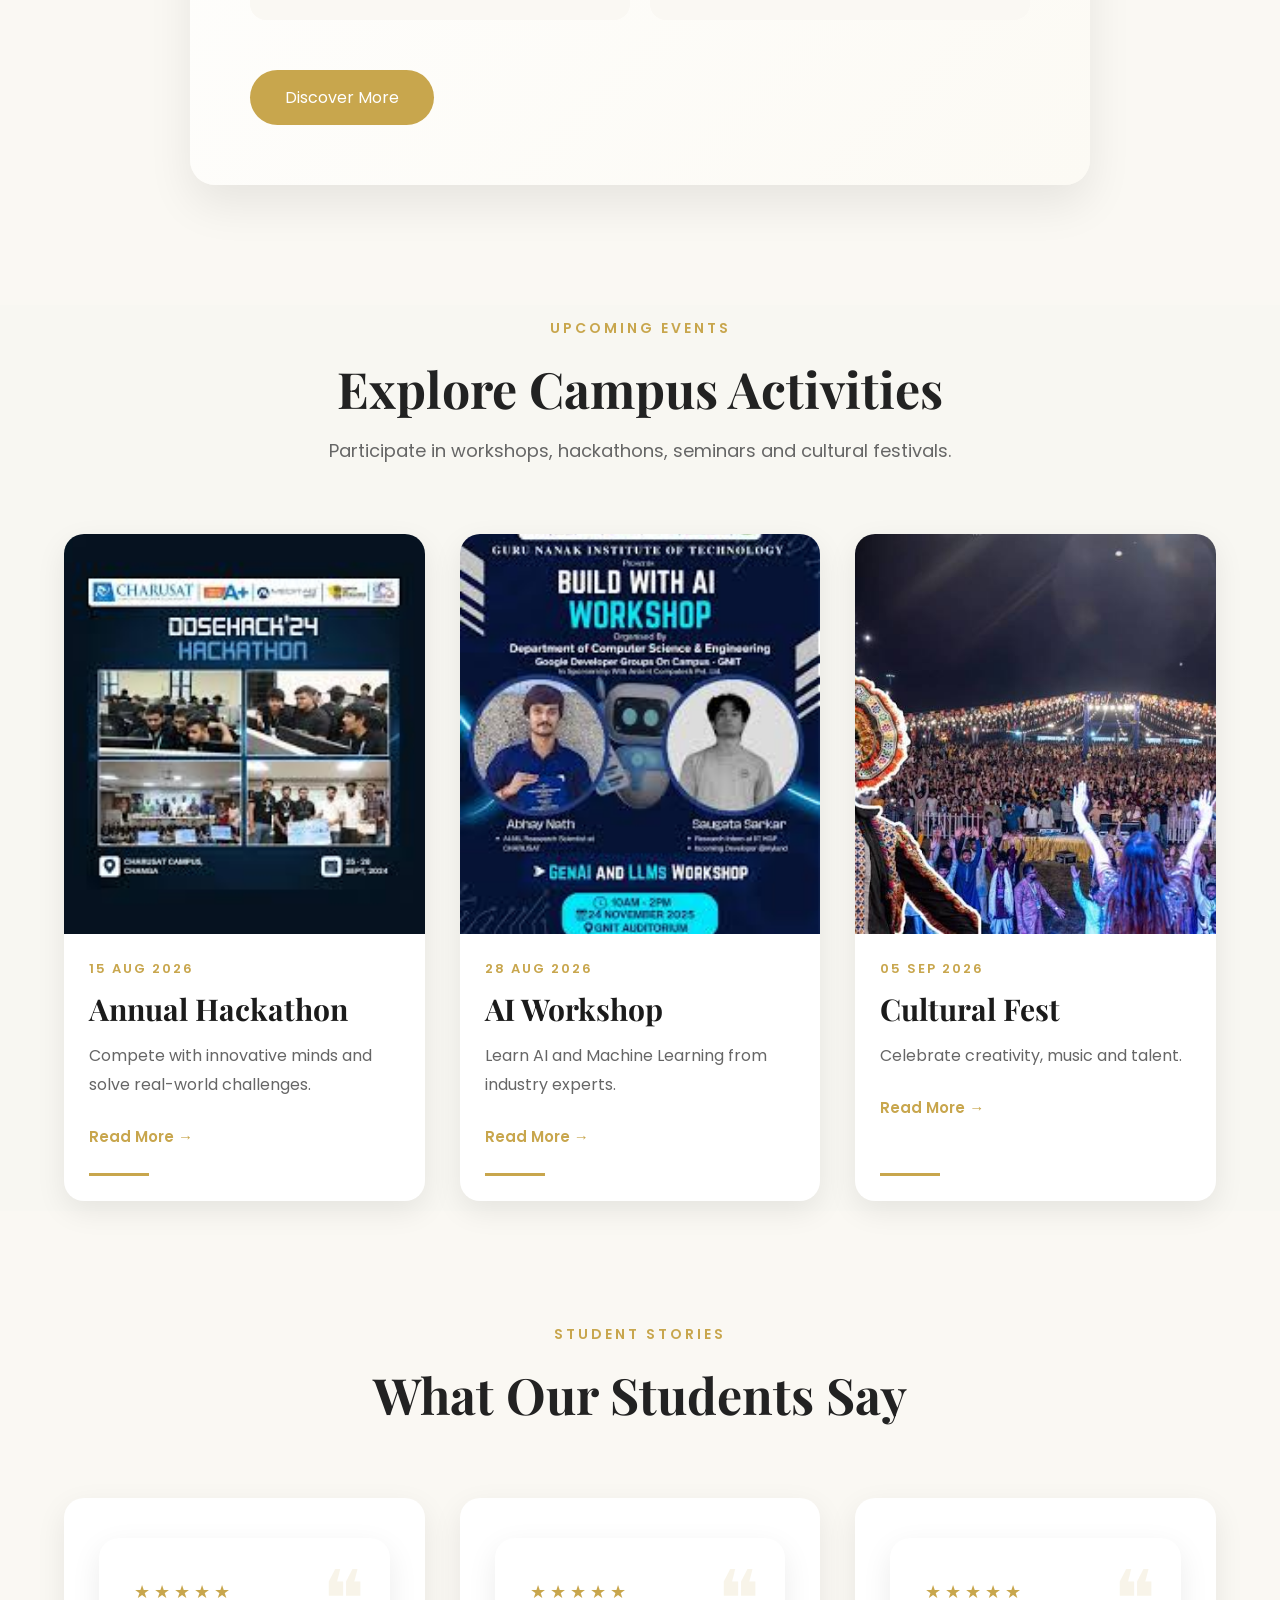
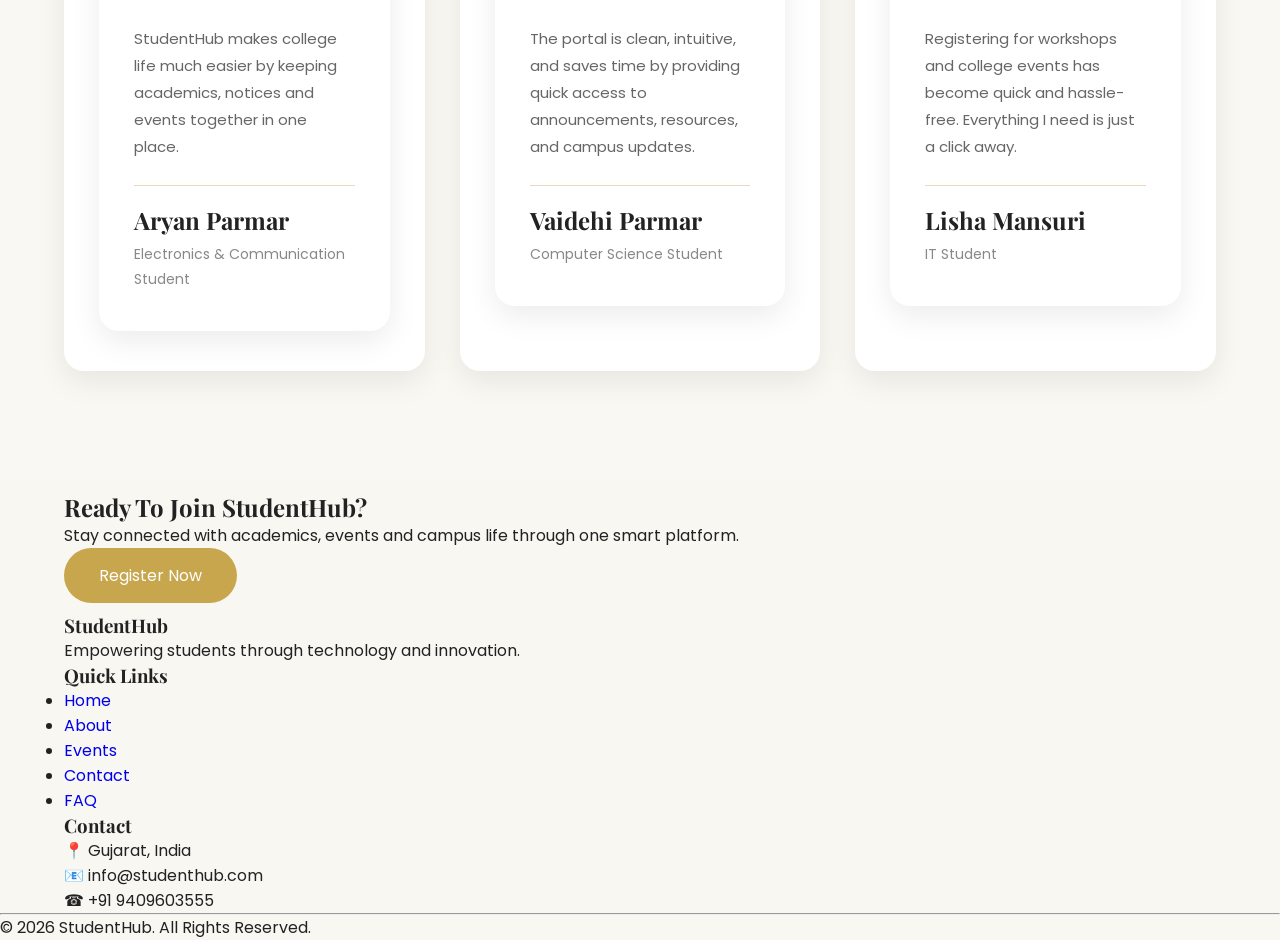
==== commit 2a413e81: "about-css" ====
--- a/index.html
+++ b/index.html
@@ -13,7 +13,7 @@
     <section class="hero">
         <div class="overlay">
             <header>
-                <nav class="navbar">
+                <nav class="navbar home-navbar">
                     <div class="logo">
                         <a href="index.html">StudentHub</a>
                     </div>
@@ -30,7 +30,7 @@
                     </div>
                 </nav>
             </header>
-            <div class="hero-content">
+            <div class="home-hero-content">
                 <p class="tagline">
                     STUDENT PORTAL
                 </p>
--- a/css/style.css
+++ b/css/style.css
@@ -47,7 +47,7 @@
     background-position: center;
     background-repeat: no-repeat;
 }
-.overlay{
+ .overlay{
     position:absolute;
     top:0;
     left:0;
@@ -56,6 +56,14 @@
     background:rgba(0,0,0,.55);
 }
 .navbar{
+    width:100%;
+    padding:25px 7%;
+    display:flex;
+    justify-content:space-between;
+    align-items:center;
+    z-index:100;
+}
+.home-navbar{
     position:absolute;
     top:0;
     left:0;
@@ -132,7 +140,7 @@
 .secondary-btn:hover{
     background:rgba(255,255,255,.12);
 }
-.hero-content{
+.home-hero-content{
     min-height:100vh;
     display:flex;
     justify-content:center;
@@ -306,7 +314,7 @@
     display:grid;
     grid-template-columns:repeat(auto-fit,minmax(320px,1fr));
     gap:35px;
-    margin-top:60px;
+    margin-top:10px;
 }
 .testimonial-card{
     position:relative;
@@ -450,4 +458,185 @@
     .about-features{
         grid-template-columns:1fr;
     }
-}+}
+.page-hero{
+    background:var(--light);
+    padding:170px 0 120px;
+    text-align:center;
+}
+
+.hero-content{
+    max-width:850px;
+    margin:auto;
+    min-height:auto;
+    color:var(--dark);
+}
+
+.hero-content span{
+    display:inline-block;
+    color:var(--gold);
+    font-size:14px;
+    letter-spacing:3px;
+    text-transform:uppercase;
+    font-weight:600;
+    margin-bottom:20px;
+}
+
+.hero-content h1{
+    font-size:70px;
+    line-height:1.1;
+    margin-bottom:25px;
+}
+
+.hero-content p{
+    width:700px;
+    max-width:100%;
+    margin:auto;
+    color:#666;
+    font-size:18px;
+    line-height:1.9;
+}
+.about-main{
+    background:var(--light);
+    padding:110px 0;
+}
+
+.about-text{
+    max-width:850px;
+    margin:auto;
+    text-align:center;
+    background:#fff;
+    padding:60px;
+    border-radius:25px;
+    box-shadow:0 20px 45px rgba(0,0,0,.08);
+    transition:.4s;
+}
+
+.about-text:hover{
+    transform:translateY(-8px);
+    box-shadow:0 25px 60px rgba(200,166,77,.18);
+}
+
+.about-text span{
+    display:inline-block;
+    color:var(--gold);
+    letter-spacing:3px;
+    text-transform:uppercase;
+    font-size:14px;
+    font-weight:600;
+    margin-bottom:18px;
+}
+
+.about-text h2{
+    font-size:48px;
+    color:#222;
+    margin-bottom:25px;
+}
+
+.about-text p{
+    color:#666;
+    line-height:1.9;
+    font-size:16px;
+    margin-bottom:20px;
+}
+.mission{
+    background:#fff;
+    padding:110px 0;
+}
+
+.mission .container{
+    display:grid;
+    grid-template-columns:repeat(auto-fit,minmax(320px,1fr));
+    gap:35px;
+}
+
+.mission-card{
+    background:var(--light);
+    padding:40px;
+    border-radius:20px;
+    box-shadow:0 10px 30px rgba(0,0,0,.08);
+    transition:.4s;
+}
+
+.mission-card:hover{
+    transform:translateY(-12px);
+    box-shadow:0 18px 45px rgba(200,166,77,.25);
+}
+
+.mission-card h3{
+    color:#222;
+    font-size:32px;
+    margin-bottom:18px;
+}
+
+.mission-card p{
+    color:#666;
+    line-height:1.8;
+}
+.why-us{
+    background:var(--light);
+    padding:110px 0;
+}
+
+.feature-grid{
+    display:grid;
+    grid-template-columns:repeat(auto-fit,minmax(280px,1fr));
+    gap:35px;
+}
+
+.feature-card{
+    background:#fff;
+    padding:35px;
+    border-radius:20px;
+    box-shadow:0 10px 30px rgba(0,0,0,.08);
+    transition:.4s;
+}
+
+.feature-card:hover{
+    transform:translateY(-10px);
+    box-shadow:0 18px 40px rgba(200,166,77,.20);
+}
+
+.feature-card h3{
+    font-size:28px;
+    margin-bottom:18px;
+}
+
+.feature-card p{
+    color:#666;
+    line-height:1.8;
+}
+.statistics{
+    background:#fff;
+    padding:110px 0;
+}
+
+.statistics .container{
+    display:grid;
+    grid-template-columns:repeat(auto-fit,minmax(220px,1fr));
+    gap:35px;
+}
+
+.stat{
+    text-align:center;
+    padding:35px;
+    background:var(--light);
+    border-radius:20px;
+    transition:.35s;
+}
+
+.stat:hover{
+    transform:translateY(-8px);
+    box-shadow:0 15px 35px rgba(200,166,77,.15);
+}
+
+.stat h2{
+    font-size:52px;
+    color:var(--gold);
+    margin-bottom:10px;
+}
+
+.stat p{
+    color:#666;
+    font-size:17px;
+}
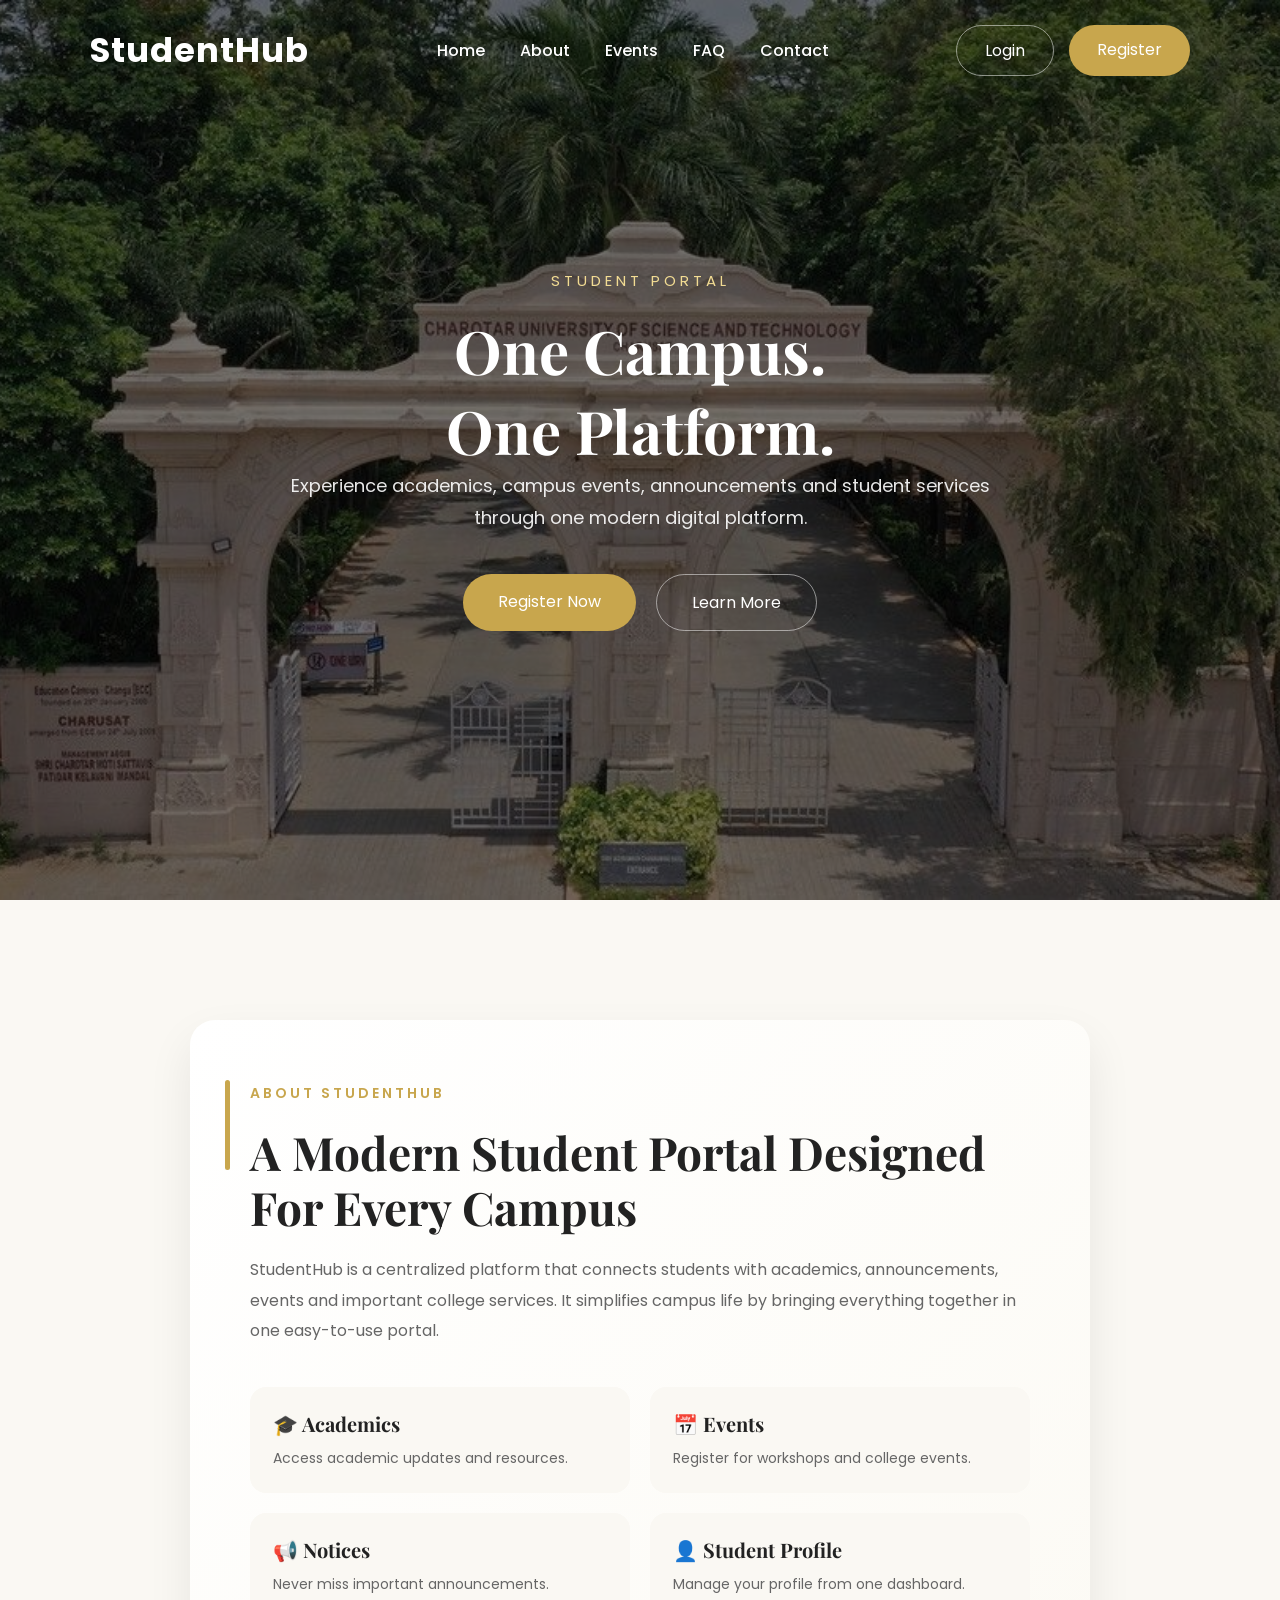
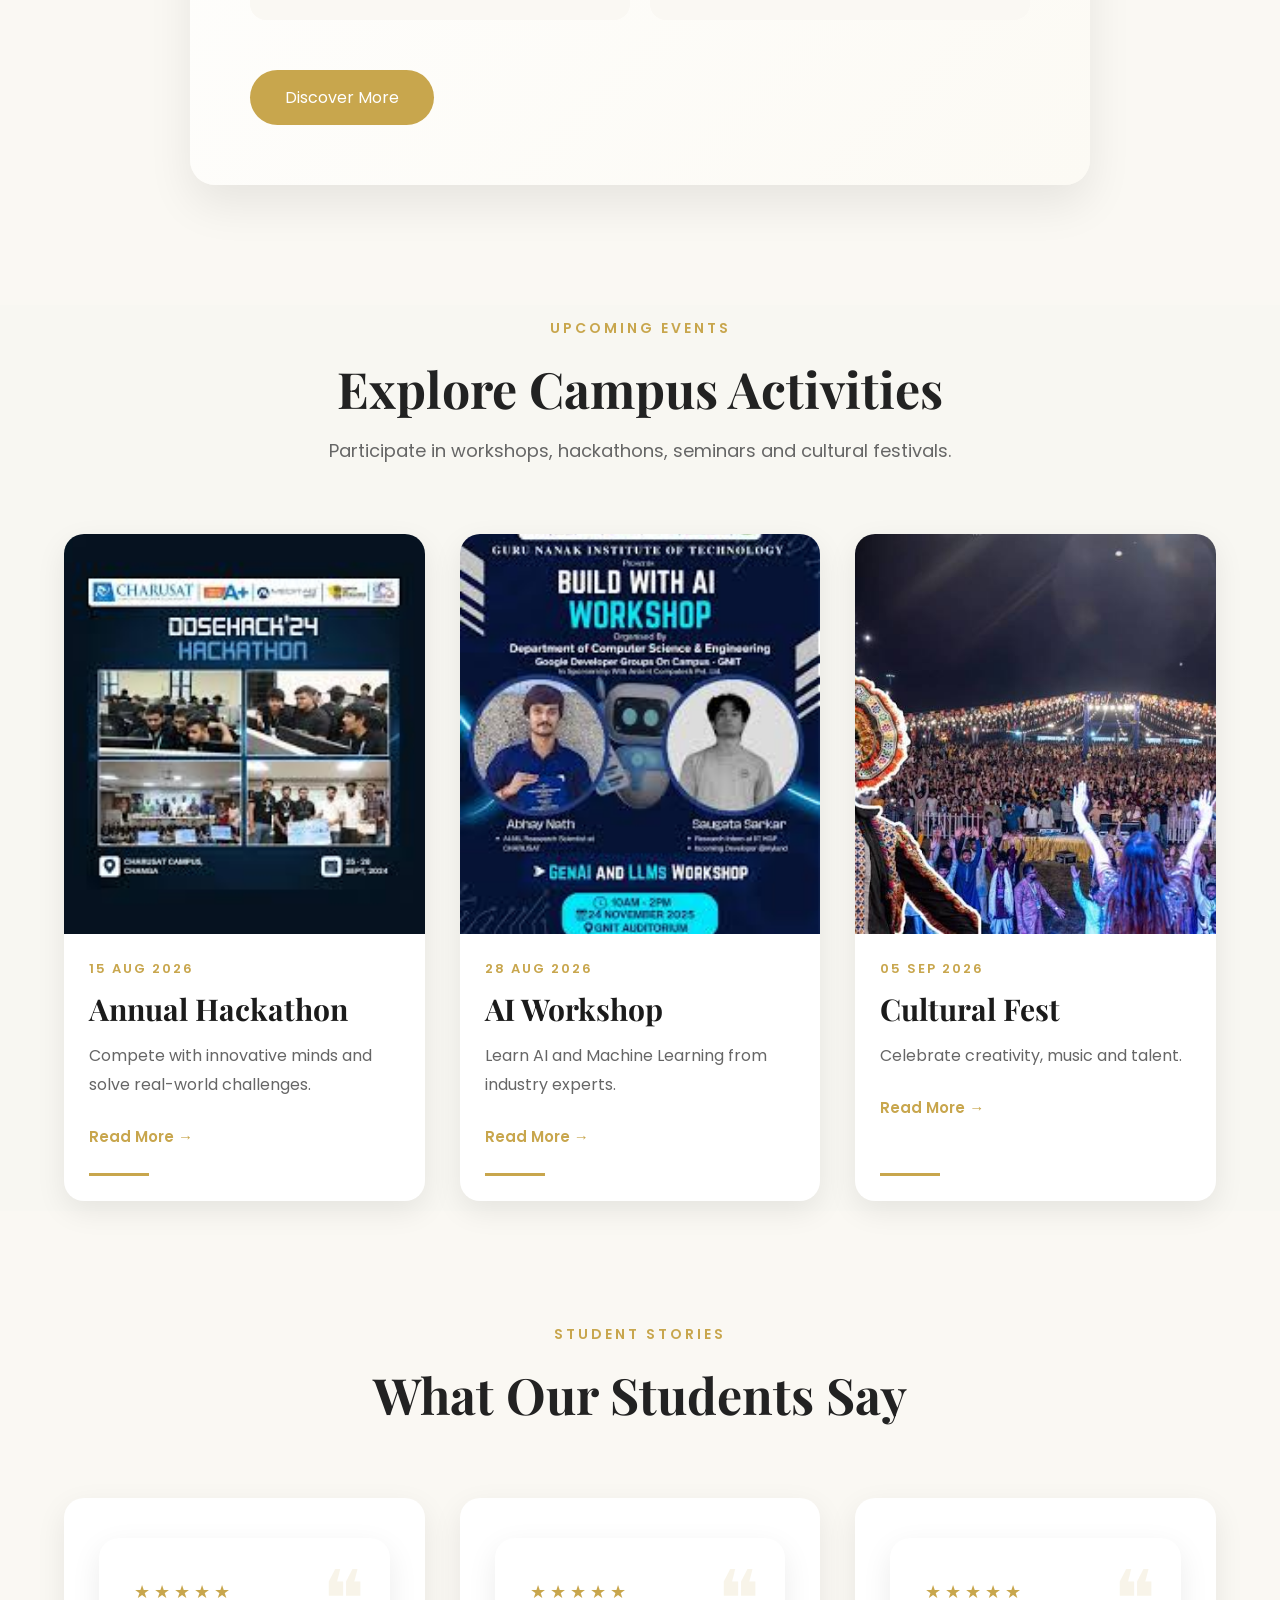
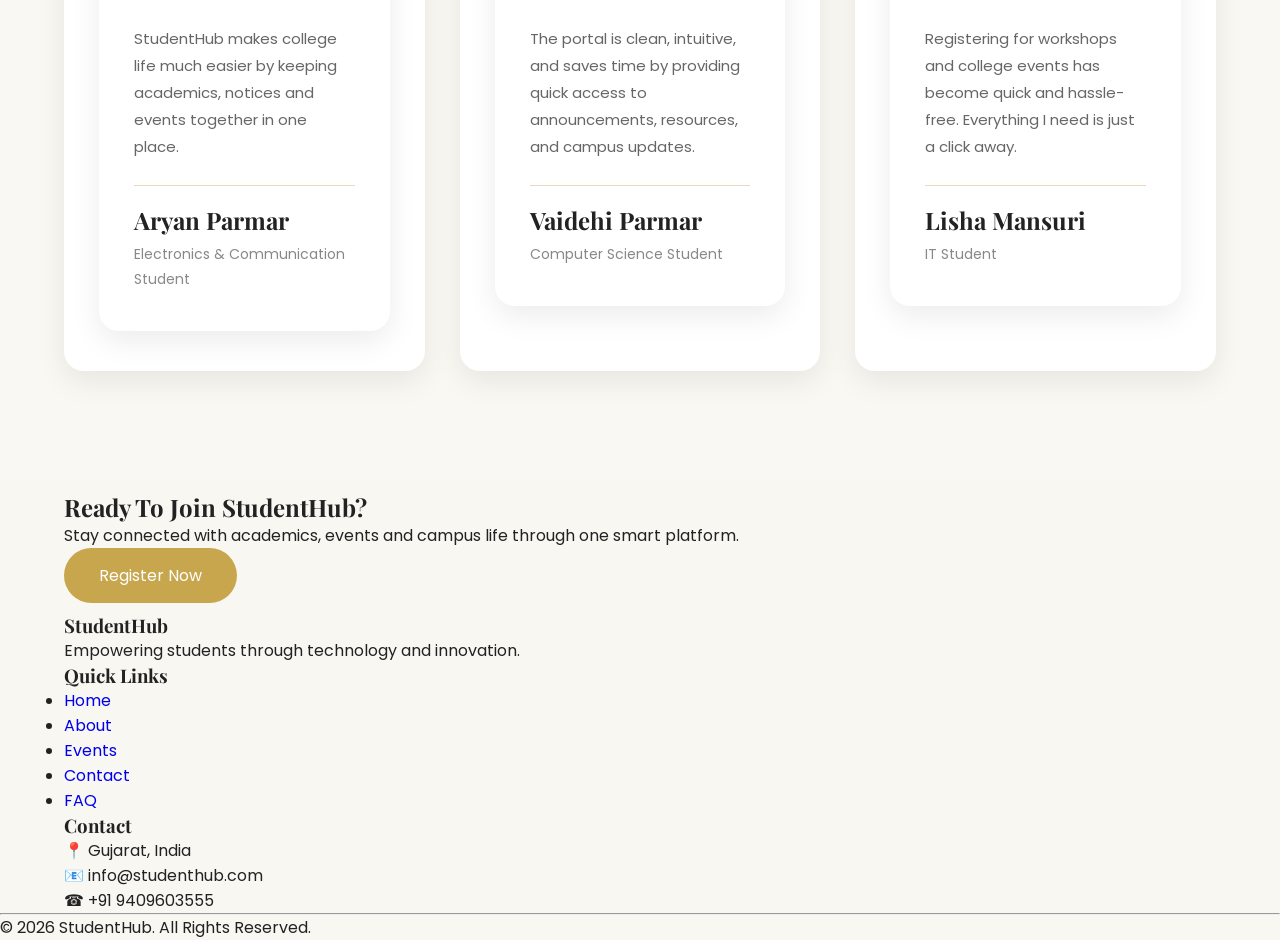
==== commit 20182a79: "Changes-seperate css files" ====
--- a/index.html
+++ b/index.html
@@ -34,7 +34,7 @@
                 <p class="tagline">
                     STUDENT PORTAL
                 </p>
-                <h1>
+                <h1 class="campus">
                     One Campus.<br>
                     One Platform.
 
--- a/css/style.css
+++ b/css/style.css
@@ -75,7 +75,7 @@
     z-index:100;
 }
 .logo a{
-    color:white;
+    color:#fff;
     font-size:34px;
     font-weight:700;
     letter-spacing:1px;
@@ -86,7 +86,7 @@
     list-style:none;
 }
 .nav-links a{
-    color:white;
+    color:#fff;
     font-size:16px;
     font-weight:500;
     transition:.3s;
@@ -99,7 +99,7 @@
     gap:15px;
 }
 .login-btn{
-    color:white;
+    color:#fff;
     border:1px solid rgba(255,255,255,.5);
     padding:12px 28px;
     border-radius:40px;
@@ -110,7 +110,7 @@
 }
 .register-btn{
     background:var(--gold);
-    color:white;
+    color:#fff;
     padding:12px 28px;
     border-radius:40px;
     transition:.3s;
@@ -120,7 +120,7 @@
 }
 .primary-btn{
     background:var(--gold);
-    color:white;
+    color:#fff;
     padding:15px 35px;
     border-radius:40px;
     display:inline-block;
@@ -132,7 +132,7 @@
 }
 .secondary-btn{
     border:1px solid rgba(255,255,255,.5);
-    color:white;
+    color:#fff;
     padding:15px 35px;
     border-radius:40px;
     transition:.35s;
@@ -147,9 +147,12 @@
     align-items:center;
     flex-direction:column;
     text-align:center;
-    color:white;
+    color:#fff;
     position:relative;
     z-index:5;
+}
+.campus {
+    font-size: 60px;
 }
 .tagline{
     color:#f2dc93;
@@ -158,7 +161,7 @@
     margin-bottom:18px;
 }
 .hero-content h1{
-    font-size:78px;
+    font-size:400px;
     line-height:1.1;
    margin-bottom:25px;
 }
@@ -177,7 +180,7 @@
 .hero-content{
     animation:fadeUp 1.2s ease;
 }
-@keyframes fadeUp{
+@keyframes fadeUp{ 
     from{
         opacity:0;
         transform:translateY(40px);
@@ -481,13 +484,11 @@
     font-weight:600;
     margin-bottom:20px;
 }
-
 .hero-content h1{
     font-size:70px;
     line-height:1.1;
     margin-bottom:25px;
 }
-
 .hero-content p{
     width:700px;
     max-width:100%;
@@ -500,7 +501,6 @@
     background:var(--light);
     padding:110px 0;
 }
-
 .about-text{
     max-width:850px;
     margin:auto;
@@ -511,12 +511,10 @@
     box-shadow:0 20px 45px rgba(0,0,0,.08);
     transition:.4s;
 }
-
 .about-text:hover{
     transform:translateY(-8px);
     box-shadow:0 25px 60px rgba(200,166,77,.18);
 }
-
 .about-text span{
     display:inline-block;
     color:var(--gold);
@@ -526,13 +524,11 @@
     font-weight:600;
     margin-bottom:18px;
 }
-
 .about-text h2{
     font-size:48px;
     color:#222;
     margin-bottom:25px;
 }
-
 .about-text p{
     color:#666;
     line-height:1.9;
@@ -543,13 +539,11 @@
     background:#fff;
     padding:110px 0;
 }
-
 .mission .container{
     display:grid;
     grid-template-columns:repeat(auto-fit,minmax(320px,1fr));
     gap:35px;
 }
-
 .mission-card{
     background:var(--light);
     padding:40px;
@@ -557,18 +551,15 @@
     box-shadow:0 10px 30px rgba(0,0,0,.08);
     transition:.4s;
 }
-
 .mission-card:hover{
     transform:translateY(-12px);
     box-shadow:0 18px 45px rgba(200,166,77,.25);
 }
-
 .mission-card h3{
     color:#222;
     font-size:32px;
     margin-bottom:18px;
 }
-
 .mission-card p{
     color:#666;
     line-height:1.8;
@@ -577,7 +568,6 @@
     background:var(--light);
     padding:110px 0;
 }
-
 .feature-grid{
     display:grid;
     grid-template-columns:repeat(auto-fit,minmax(280px,1fr));
@@ -591,7 +581,6 @@
     box-shadow:0 10px 30px rgba(0,0,0,.08);
     transition:.4s;
 }
-
 .feature-card:hover{
     transform:translateY(-10px);
     box-shadow:0 18px 40px rgba(200,166,77,.20);
@@ -601,7 +590,6 @@
     font-size:28px;
     margin-bottom:18px;
 }
-
 .feature-card p{
     color:#666;
     line-height:1.8;
@@ -610,13 +598,11 @@
     background:#fff;
     padding:110px 0;
 }
-
 .statistics .container{
     display:grid;
     grid-template-columns:repeat(auto-fit,minmax(220px,1fr));
     gap:35px;
 }
-
 .stat{
     text-align:center;
     padding:35px;
@@ -624,18 +610,15 @@
     border-radius:20px;
     transition:.35s;
 }
-
 .stat:hover{
     transform:translateY(-8px);
     box-shadow:0 15px 35px rgba(200,166,77,.15);
 }
-
 .stat h2{
     font-size:52px;
     color:var(--gold);
     margin-bottom:10px;
 }
-
 .stat p{
     color:#666;
     font-size:17px;
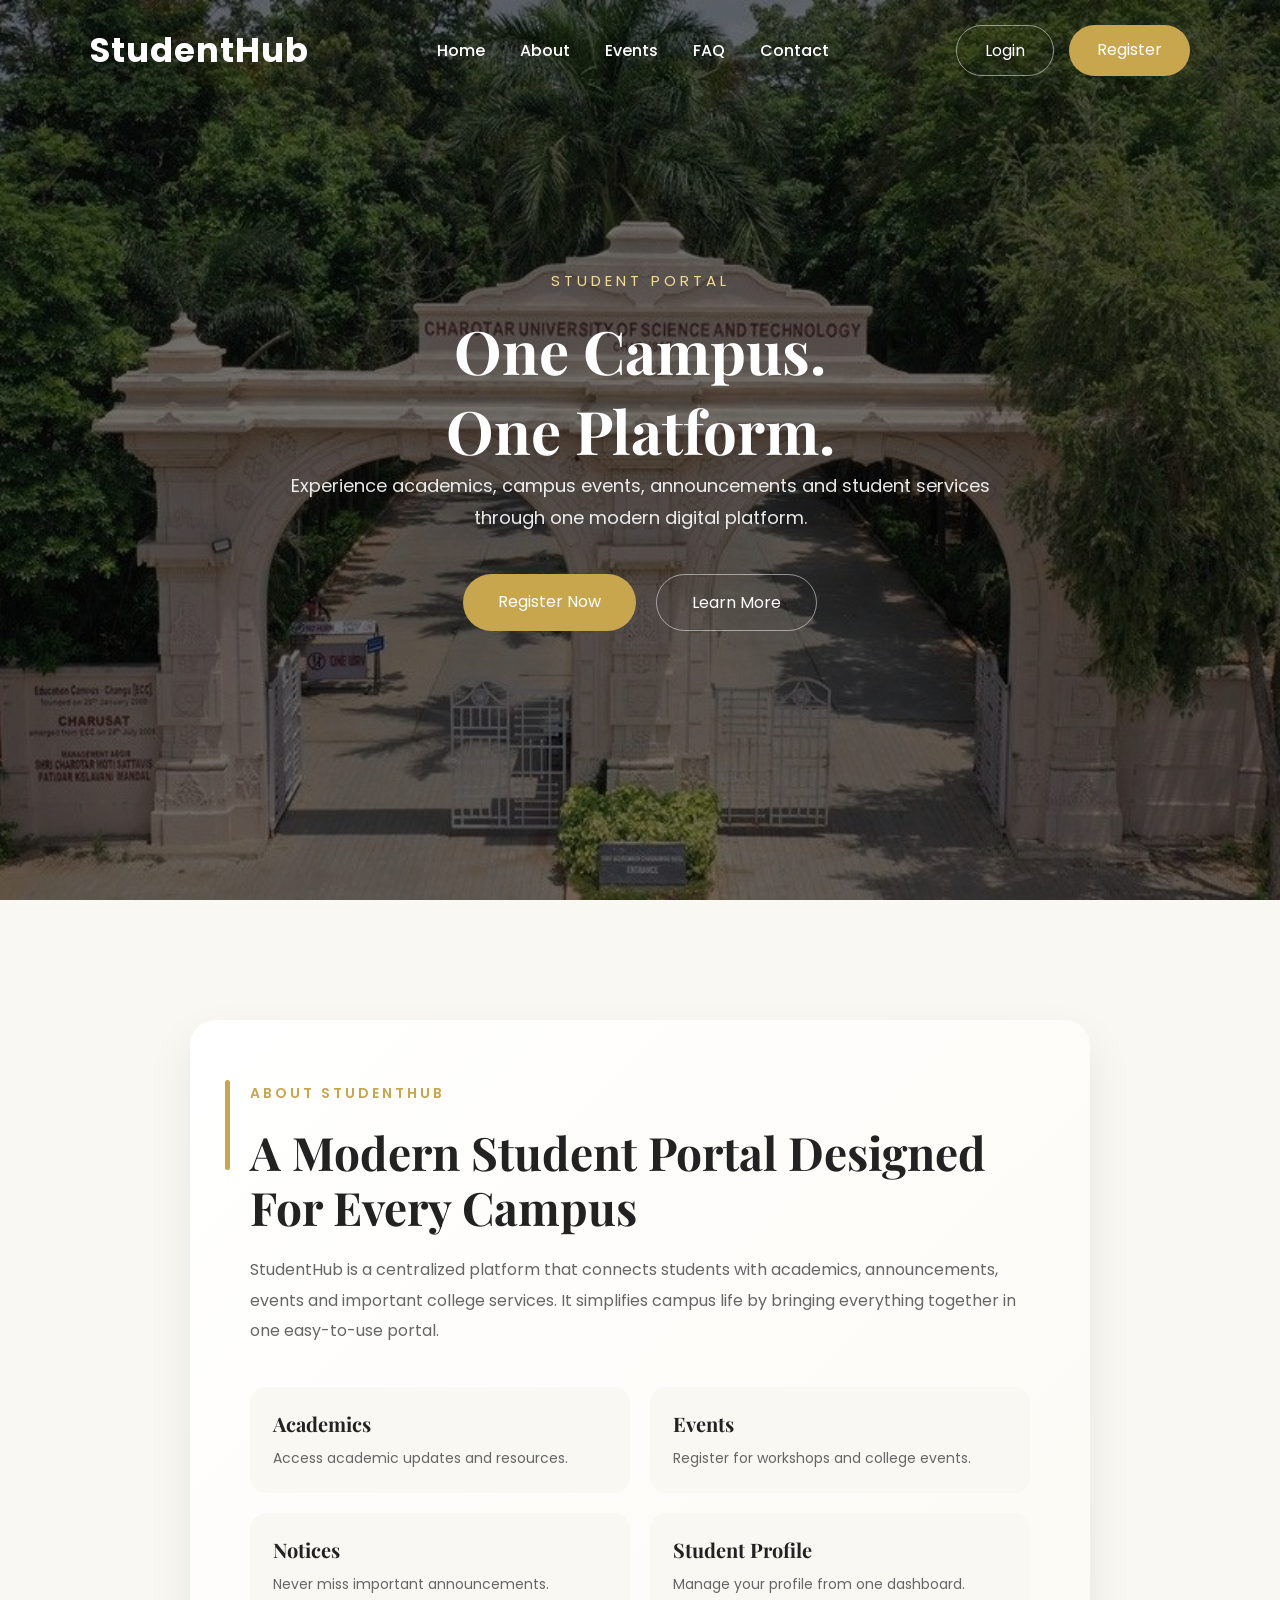
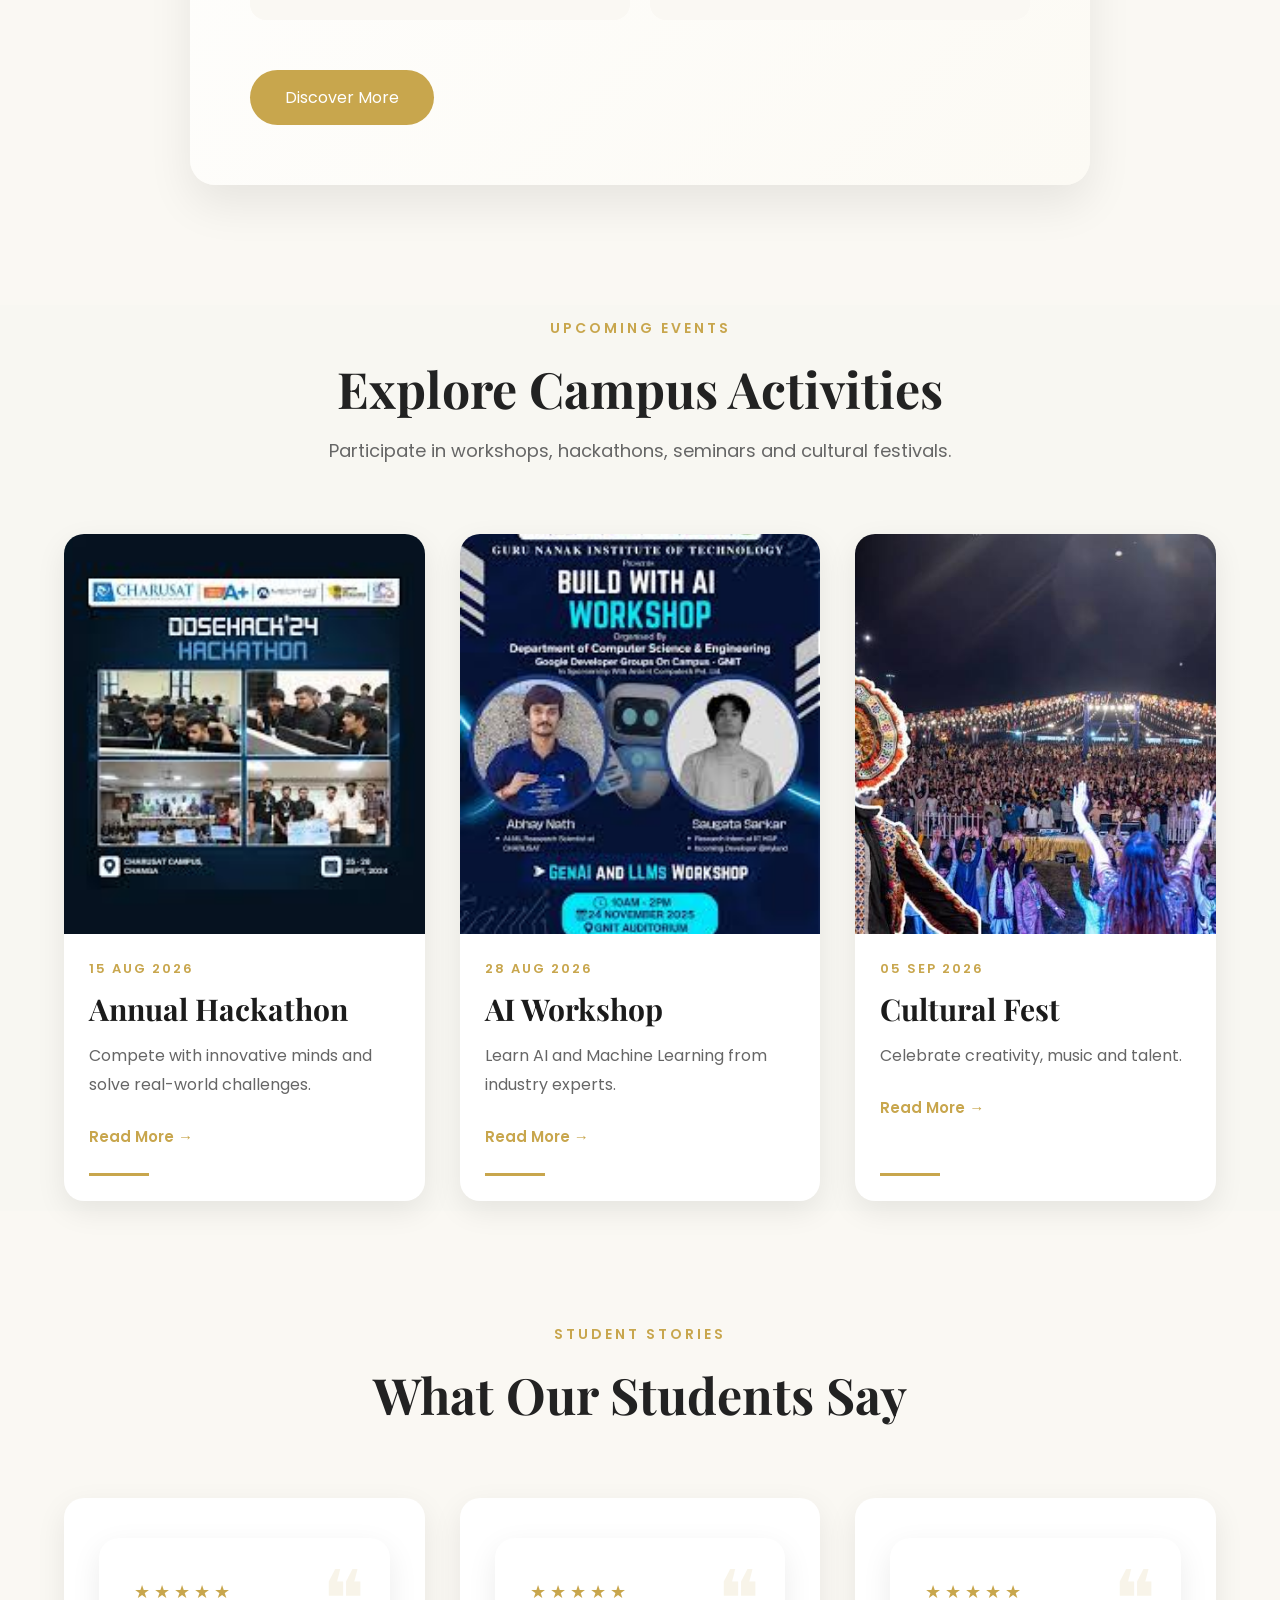
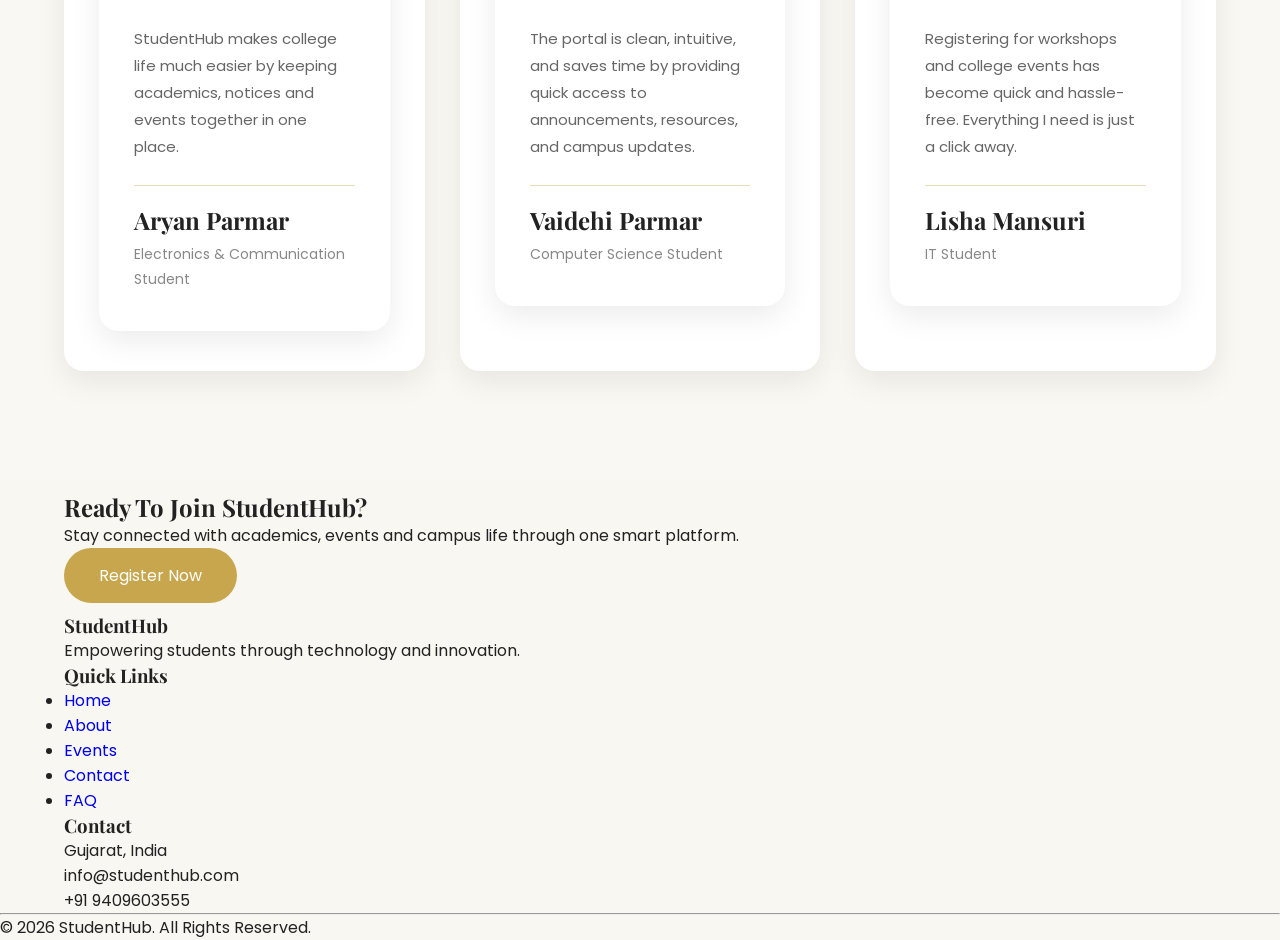
==== commit eabf515f: "CSS added to all pages" ====
--- a/index.html
+++ b/index.html
@@ -2,7 +2,7 @@
 <html lang="en">
 <head>
     <meta charset="UTF-8">
-    <meta name="viewport" content="width=device-width, initial-scale=1.0">
+    <meta name="viewport" content="width=device-width, initial-scale="1.0">
     <title>StudentHub</title>
     <link rel="stylesheet" href="css/style.css">
     <link rel="preconnect" href="https://fonts.googleapis.com">
@@ -107,7 +107,7 @@
 
                 <div class="feature">
 
-                    <h4>🎓 Academics</h4>
+                    <h4> Academics</h4>
 
                     <p>Access academic updates and resources.</p>
 
@@ -115,7 +115,7 @@
 
                 <div class="feature">
 
-                    <h4>📅 Events</h4>
+                    <h4> Events</h4>
 
                     <p>Register for workshops and college events.</p>
 
@@ -123,7 +123,7 @@
 
                 <div class="feature">
 
-                    <h4>📢 Notices</h4>
+                    <h4> Notices</h4>
 
                     <p>Never miss important announcements.</p>
 
@@ -131,7 +131,7 @@
 
                 <div class="feature">
 
-                    <h4>👤 Student Profile</h4>
+                    <h4> Student Profile</h4>
 
                     <p>Manage your profile from one dashboard.</p>
 
@@ -210,8 +210,6 @@
 
             </article>
 
-
-
             <article class="event-card">
 
                 <img src="images/workshop2.jpeg" alt="Workshop">
@@ -225,7 +223,6 @@
                         AI Workshop
 
                     </h3>
-
                     <p>
 
                         Learn AI and Machine Learning
@@ -242,8 +239,6 @@
                 </div>
 
             </article>
-
-
 
             <article class="event-card">
 
@@ -392,37 +387,24 @@
         </div>
 
         <div>
-
             <h3>
-
                 Quick Links
-
             </h3>
-
             <ul>
-
                 <li><a href="index.html">Home</a></li>
-
                 <li><a href="about.html">About</a></li>
-
                 <li><a href="events.html">Events</a></li>
-
                 <li><a href="contact.html">Contact</a></li>
-
                 <li><a href="faq.html">FAQ</a></li>
-
             </ul>
-
-        </div>
-
+        </div>
         <div>
-
             <h3>
                 Contact
             </h3>
-            <p>📍 Gujarat, India</p>
-            <p>📧 info@studenthub.com</p>
-            <p>☎ +91 9409603555</p>
+            <p>Gujarat, India</p>
+            <p>info@studenthub.com</p>
+            <p>+91 9409603555</p>
         </div>
     </div>
     <hr>
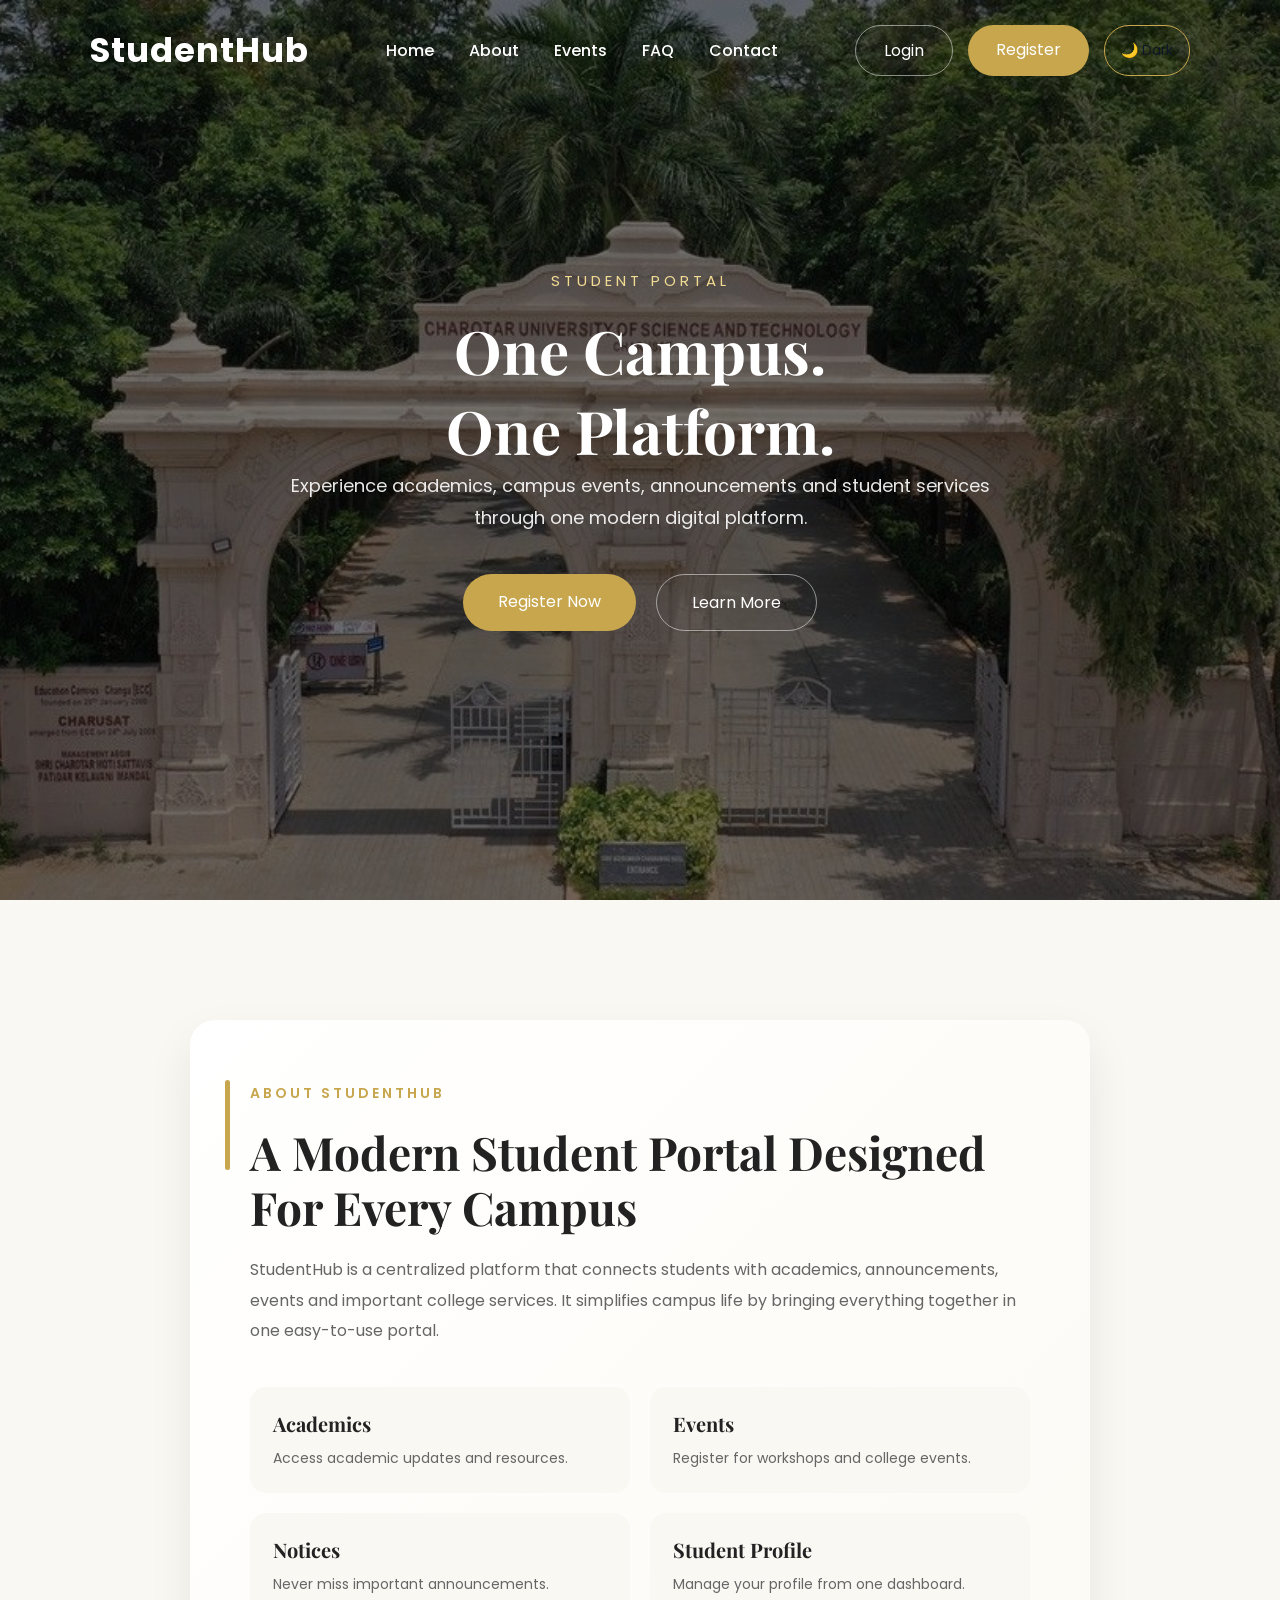
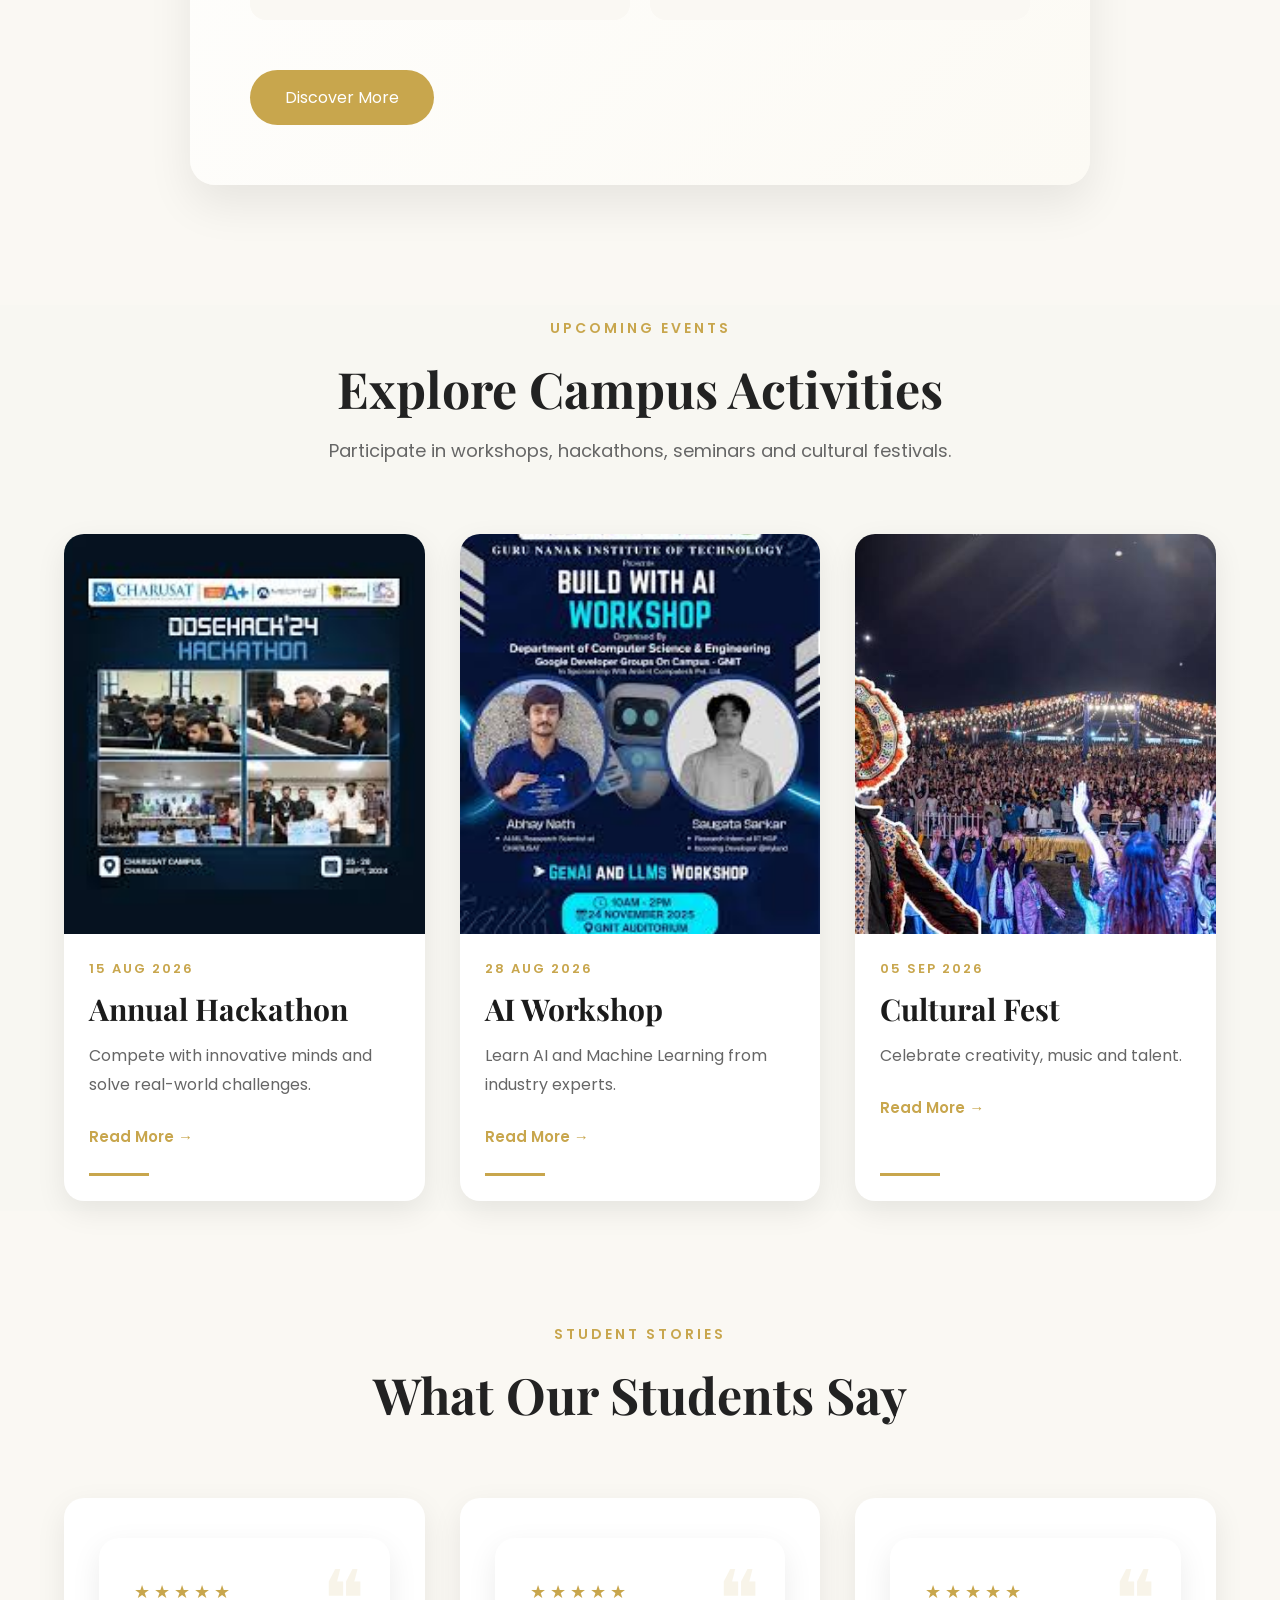
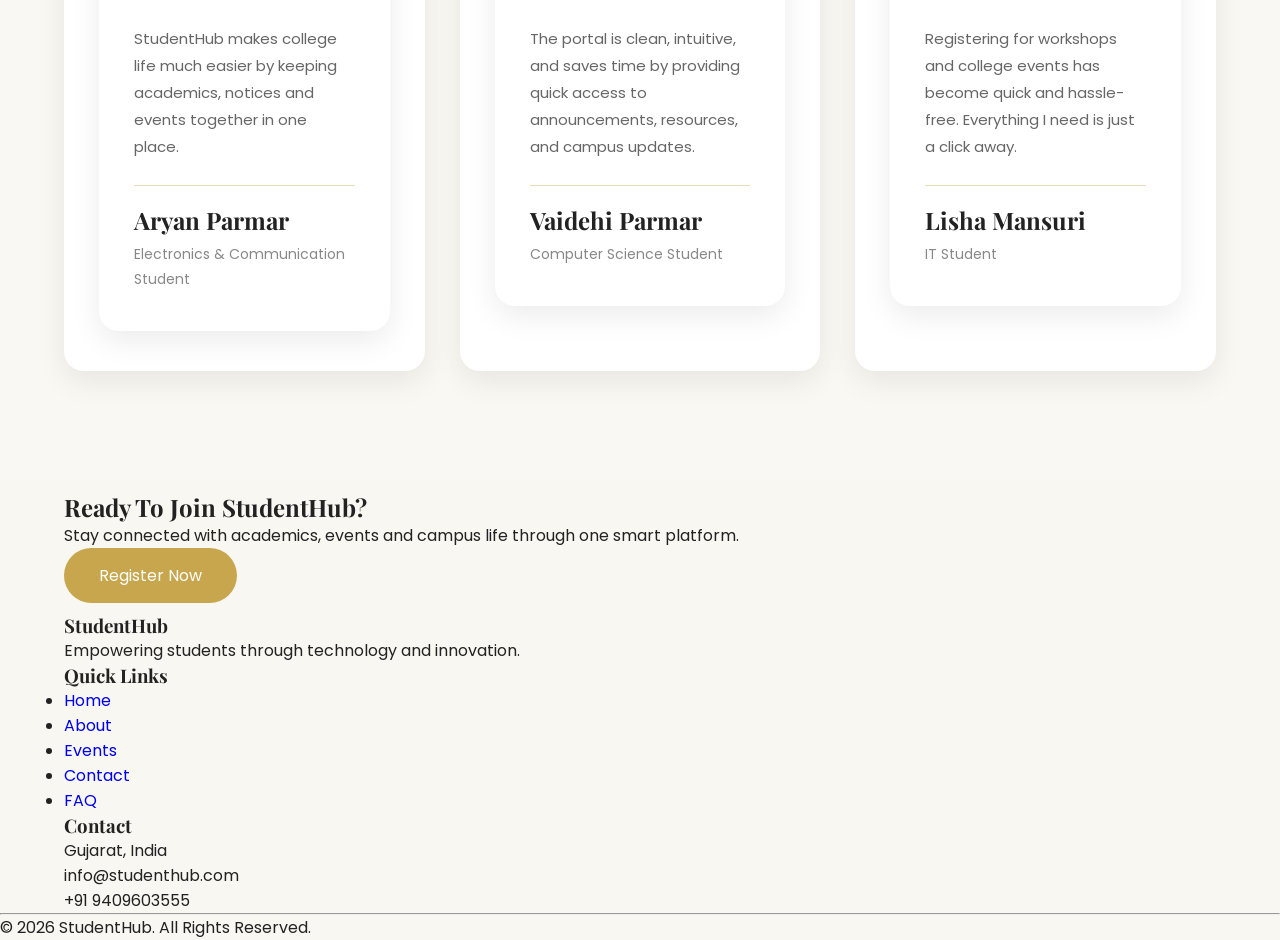
==== commit 0075b71f: "added js" ====
--- a/index.html
+++ b/index.html
@@ -27,6 +27,7 @@
                     <div class="nav-buttons">
                         <a href="login.html" class="login-btn">Login</a>
                         <a href="register.html" class="register-btn">Register</a>
+                        <button id="themeToggle" type="button">🌙 Dark</button>
                     </div>
                 </nav>
             </header>
@@ -413,4 +414,5 @@
     </p>
 </footer>
 </body>
+<script src="js/script.js"></script>
 </html>
--- a/css/style.css
+++ b/css/style.css
@@ -623,3 +623,43 @@
     color:#666;
     font-size:17px;
 }
+
+
+.register-card button {
+    width: 100%;
+    margin-top: 25px;
+    padding: 14px;
+    border: none;
+    border-radius: 30px;
+    background: var(--gold);
+    color: #fff;
+    font-size: 16px;
+    cursor: pointer;
+    transition: .3s;
+}
+
+.register-card button:hover {
+    background: #b28f36;
+}
+
+#themeToggle {
+    width: auto;
+    margin-top: 0;
+    padding: 10px 16px;
+    border: 1px solid var(--gold);
+    border-radius: 25px;
+    background: transparent;
+    color: var(--dark);
+    font-family: 'Poppins', sans-serif;
+    font-size: 14px;
+    cursor: pointer;
+    transition: .3s;
+}
+#themeToggle:hover {
+    background: var(--gold);
+    color: #fff;
+}
+
+body.dark-mode #themeToggle {
+    color: #fff;
+}
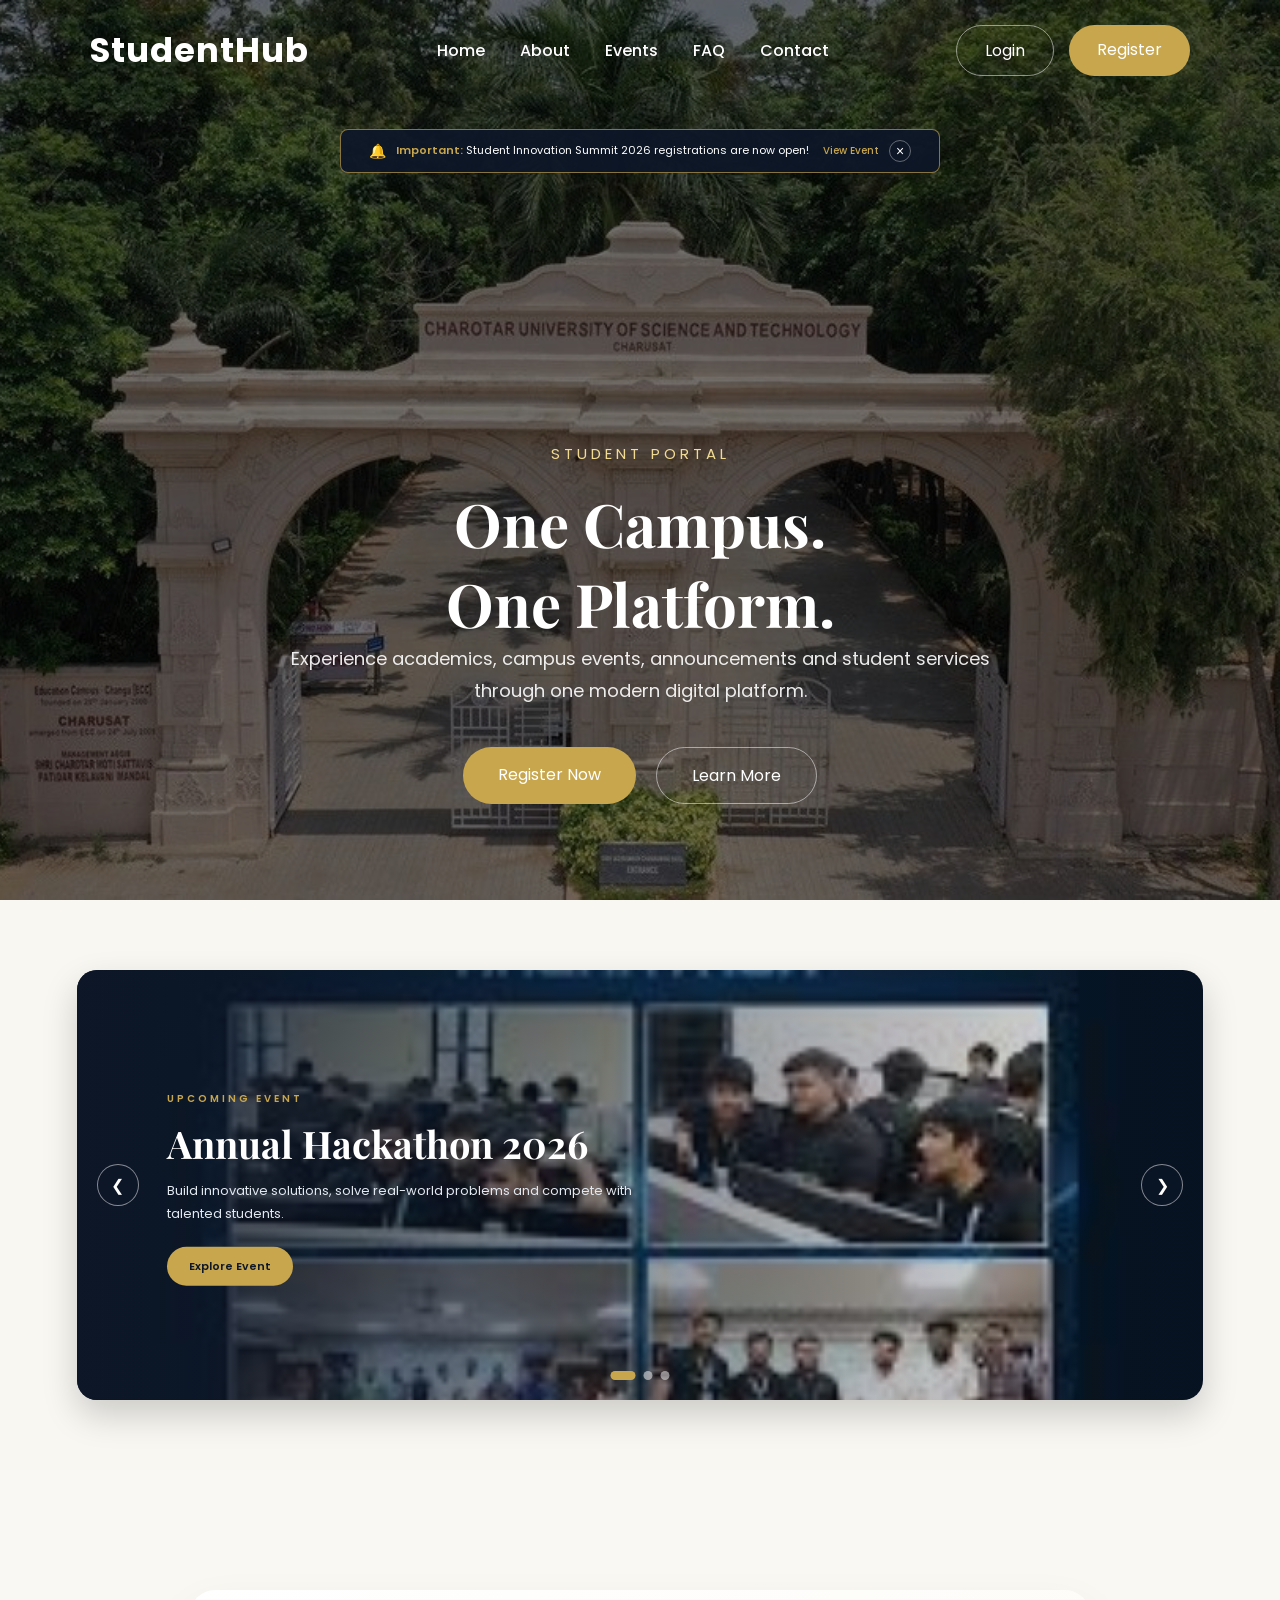
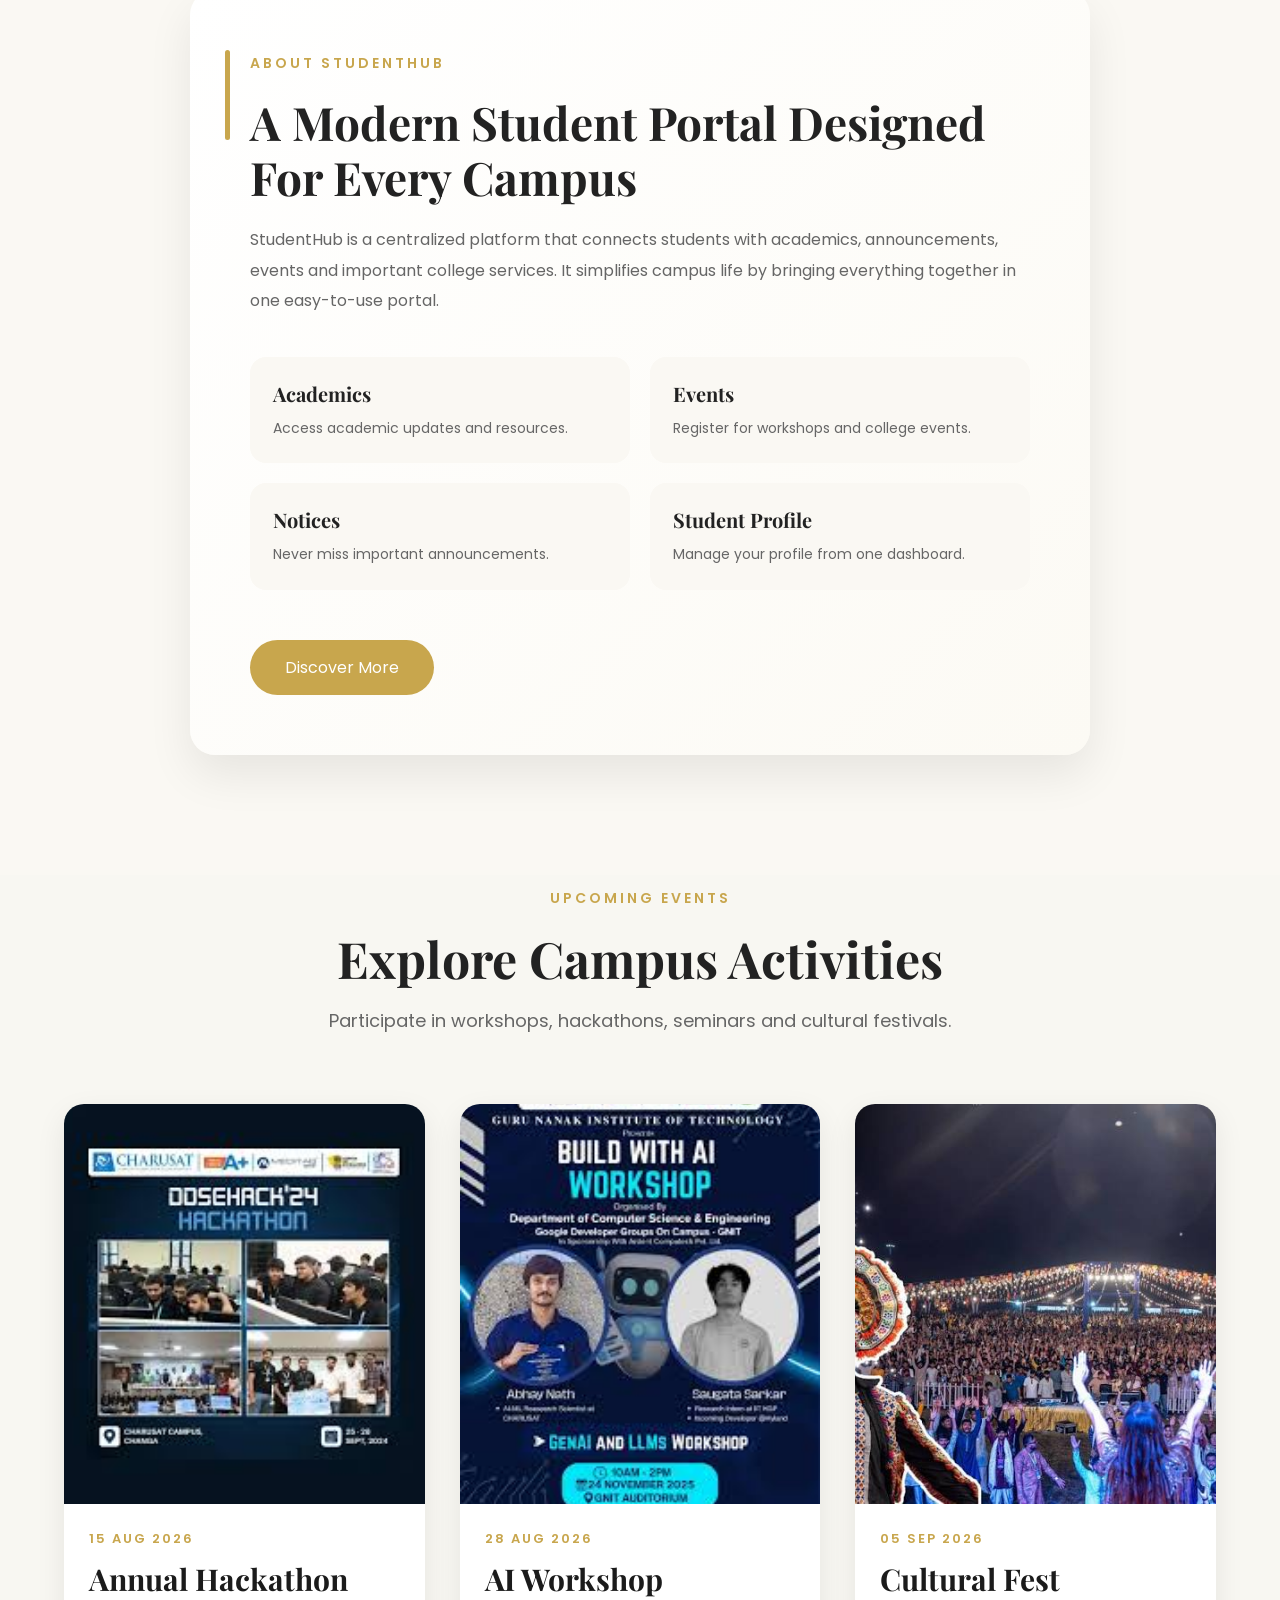
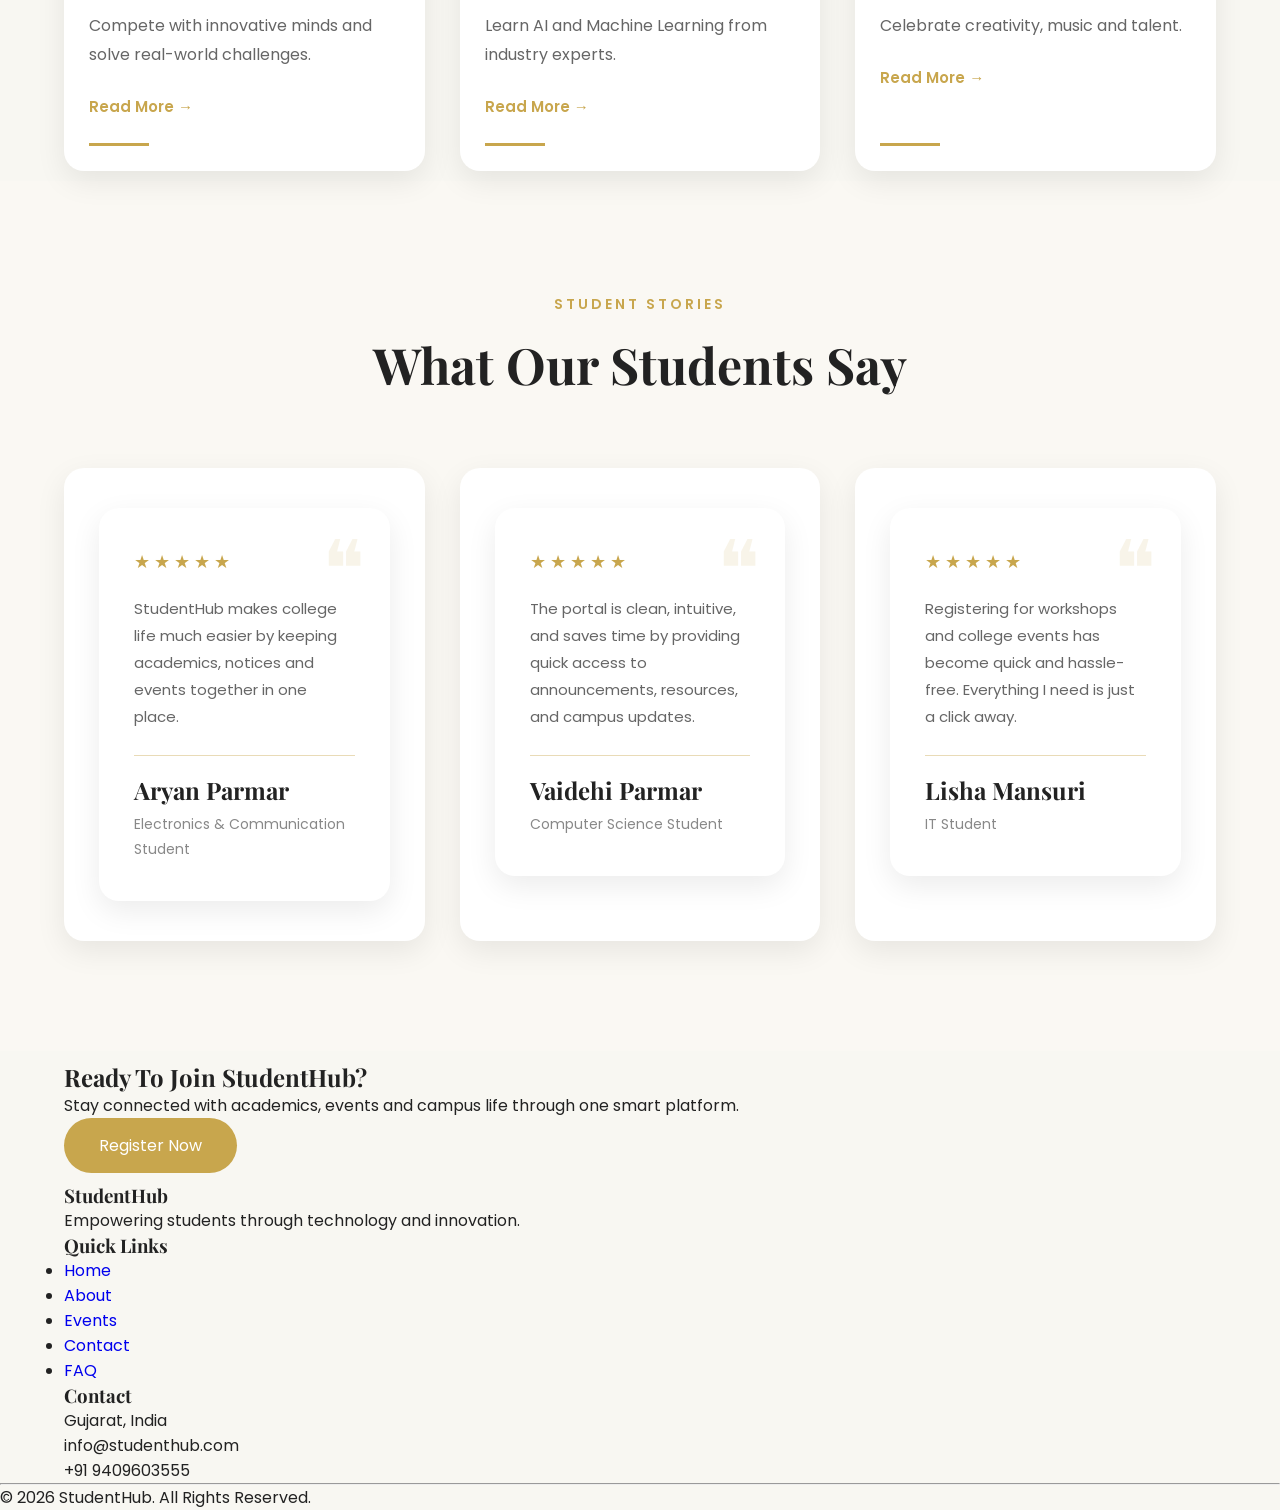
==== commit 7cc69d9d: "added slidebar notification banner and json" ====
--- a/index.html
+++ b/index.html
@@ -27,10 +27,20 @@
                     <div class="nav-buttons">
                         <a href="login.html" class="login-btn">Login</a>
                         <a href="register.html" class="register-btn">Register</a>
-                        <button id="themeToggle" type="button">🌙 Dark</button>
+                       
                     </div>
                 </nav>
             </header>
+            <!-- NOTIFICATION BANNER -->
+                <div class="notification-banner" id="notificationBanner">
+                <span>🔔</span>
+                <p>
+                <strong>Important:</strong> Student Innovation Summit 2026
+                registrations are now open!
+                </p>
+                <a href="events.html">View Event</a>
+                <button id="closeNotification" type="button">×</button>
+                </div>
             <div class="home-hero-content">
                 <p class="tagline">
                     STUDENT PORTAL
@@ -70,6 +80,67 @@
         </div>
 
     </section>
+    <!-- CONTENT SLIDER -->
+<section class="content-slider">
+
+    <div class="slider-container">
+
+        <div class="slide active">
+            <img src="images/hackathon.jpeg" alt="Annual Hackathon">
+            <div class="slide-content">
+                <span>UPCOMING EVENT</span>
+                <h2>Annual Hackathon 2026</h2>
+                <p>
+                    Build innovative solutions, solve real-world problems
+                    and compete with talented students.
+                </p>
+                <a href="events.html" class="slider-btn">Explore Event</a>
+            </div>
+        </div>
+
+        <div class="slide">
+            <img src="images/workshop2.jpeg" alt="AI Workshop">
+            <div class="slide-content">
+                <span>LEARN & GROW</span>
+                <h2>AI & Machine Learning Workshop</h2>
+                <p>
+                    Learn modern AI technologies and explore
+                    practical applications with industry experts.
+                </p>
+                <a href="events.html" class="slider-btn">Learn More</a>
+            </div>
+        </div>
+
+        <div class="slide">
+            <img src="images/event.jpeg" alt="Cultural Fest">
+            <div class="slide-content">
+                <span>CAMPUS LIFE</span>
+                <h2>Celebrate Campus Life</h2>
+                <p>
+                    Discover cultural events, student activities
+                    and unforgettable campus experiences.
+                </p>
+                <a href="events.html" class="slider-btn">View Events</a>
+            </div>
+        </div>
+
+        <button class="slider-prev" id="sliderPrev" type="button">
+            ❮
+        </button>
+
+        <button class="slider-next" id="sliderNext" type="button">
+            ❯
+        </button>
+
+        <div class="slider-dots" id="sliderDots">
+            <button class="dot active" type="button"></button>
+            <button class="dot" type="button"></button>
+            <button class="dot" type="button"></button>
+        </div>
+
+    </div>
+
+</section>
 <section class="about">
 
     <div class="container">
--- a/css/style.css
+++ b/css/style.css
@@ -663,3 +663,414 @@
 body.dark-mode #themeToggle {
     color: #fff;
 }
+/* =========================================
+   NOTIFICATION BANNER
+   ========================================= */
+
+.notification-banner {
+    width: fit-content;
+    max-width: 850px;
+    min-width: 600px;
+
+    margin: 28px auto 0;
+    padding: 10px 14px;
+
+    display: flex;
+    align-items: center;
+    justify-content: center;
+    gap: 10px;
+
+    background: rgba(13, 23, 40, 0.94);
+    border: 1px solid rgba(200, 166, 77, 0.65);
+    border-radius: 8px;
+
+    color: #ffffff;
+
+    position: relative;
+    z-index: 2;
+}
+
+.notification-banner > span {
+    color: #c8a64d;
+    font-size: 14px;
+    flex-shrink: 0;
+}
+
+.notification-banner p {
+    margin: 0;
+
+    color: #ffffff;
+
+    font-size: 11px;
+    font-weight: 400;
+
+    line-height: 1.4;
+    white-space: nowrap;
+}
+
+.notification-banner p strong {
+    color: #c8a64d;
+    font-weight: 600;
+}
+
+.notification-banner a {
+    color: #c8a64d;
+
+    font-size: 10px;
+    font-weight: 500;
+
+    text-decoration: none;
+    white-space: nowrap;
+
+    padding-left: 4px;
+}
+
+.notification-banner a:hover {
+    text-decoration: underline;
+}
+
+/* ---------- Close Button ---------- */
+
+#closeNotification {
+    width: 22px;
+    height: 22px;
+
+    padding: 0;
+
+    display: flex;
+    align-items: center;
+    justify-content: center;
+
+    border: 1px solid rgba(255, 255, 255, 0.35);
+    border-radius: 50%;
+
+    background: transparent;
+    color: #ffffff;
+
+    font-size: 14px;
+    line-height: 1;
+
+    cursor: pointer;
+
+    flex-shrink: 0;
+
+    transition: 0.25s ease;
+}
+
+#closeNotification:hover {
+    background: #c8a64d;
+    border-color: #c8a64d;
+    color: #0d1728;
+}
+
+
+/* ---------- Keep Navbar Above Banner ---------- */
+
+.home-navbar {
+    position: relative;
+    z-index: 100;
+}
+
+
+/* =========================================
+   MOBILE
+   ========================================= */
+
+@media (max-width: 700px) {
+
+    .notification-banner {
+        width: 90%;
+        min-width: 0;
+        max-width: 500px;
+
+        padding: 10px 12px;
+        gap: 8px;
+    }
+
+    .notification-banner p {
+        font-size: 9px;
+        white-space: normal;
+    }
+
+    .notification-banner a {
+        font-size: 9px;
+    }
+
+    #closeNotification {
+        width: 20px;
+        height: 20px;
+        font-size: 12px;
+    }
+}
+
+/* =========================================
+   CONTENT SLIDER
+   ========================================= */
+
+.content-slider {
+    padding: 70px 6%;
+    background: var(--light);
+}
+
+.slider-container {
+    width: 100%;
+    max-width: 1200px;
+    height: 430px;
+
+    margin: auto;
+
+    position: relative;
+    overflow: hidden;
+
+    border-radius: 20px;
+    box-shadow: var(--shadow);
+}
+
+.slide {
+    position: absolute;
+    inset: 0;
+
+    opacity: 0;
+    visibility: hidden;
+
+    transition: opacity 0.6s ease;
+}
+
+.slide.active {
+    opacity: 1;
+    visibility: visible;
+}
+
+.slide img {
+    width: 100%;
+    height: 100%;
+
+    object-fit: cover;
+    display: block;
+}
+
+.slide::after {
+    content: "";
+
+    position: absolute;
+    inset: 0;
+
+    background: linear-gradient(
+        90deg,
+        rgba(13, 23, 40, 0.88),
+        rgba(13, 23, 40, 0.45),
+        rgba(13, 23, 40, 0.1)
+    );
+}
+
+.slide-content {
+    position: absolute;
+
+    left: 8%;
+    top: 50%;
+
+    transform: translateY(-50%);
+
+    max-width: 500px;
+
+    z-index: 2;
+    color: #ffffff;
+}
+
+.slide-content span {
+    color: #c8a64d;
+
+    font-size: 10px;
+    font-weight: 600;
+
+    letter-spacing: 3px;
+}
+
+.slide-content h2 {
+    margin: 12px 0;
+
+    color: #ffffff;
+
+    font-family: "Playfair Display", serif;
+    font-size: 38px;
+    line-height: 1.2;
+}
+
+.slide-content p {
+    color: #e2e8f0;
+
+    font-size: 13px;
+    line-height: 1.8;
+
+    margin-bottom: 22px;
+}
+
+.slider-btn {
+    display: inline-block;
+
+    padding: 11px 22px;
+
+    background: #c8a64d;
+    color: #0d1728;
+
+    text-decoration: none;
+
+    border-radius: 25px;
+
+    font-size: 11px;
+    font-weight: 600;
+
+    transition: 0.3s ease;
+}
+
+.slider-btn:hover {
+    background: #ffffff;
+}
+
+
+/* ---------- Slider Arrows ---------- */
+
+.slider-prev,
+.slider-next {
+    position: absolute;
+
+    top: 50%;
+    transform: translateY(-50%);
+
+    z-index: 5;
+
+    width: 42px;
+    height: 42px;
+
+    border: 1px solid rgba(255, 255, 255, 0.5);
+    border-radius: 50%;
+
+    background: rgba(13, 23, 40, 0.5);
+    color: #ffffff;
+
+    cursor: pointer;
+
+    font-size: 16px;
+
+    transition: 0.3s ease;
+}
+
+.slider-prev {
+    left: 20px;
+}
+
+.slider-next {
+    right: 20px;
+}
+
+.slider-prev:hover,
+.slider-next:hover {
+    background: #c8a64d;
+    color: #0d1728;
+}
+
+
+/* ---------- Slider Dots ---------- */
+
+.slider-dots {
+    position: absolute;
+
+    bottom: 20px;
+    left: 50%;
+
+    transform: translateX(-50%);
+
+    z-index: 5;
+
+    display: flex;
+    gap: 8px;
+}
+
+.slider-dots .dot {
+    width: 9px;
+    height: 9px;
+
+    padding: 0;
+
+    border: none;
+    border-radius: 50%;
+
+    background: rgba(255, 255, 255, 0.5);
+
+    cursor: pointer;
+
+    transition: 0.3s ease;
+}
+
+.slider-dots .dot.active {
+    width: 25px;
+    border-radius: 10px;
+    background: #c8a64d;
+}
+
+
+/* =========================================
+   DARK THEME
+   ========================================= */
+
+body.dark-mode .content-slider {
+    background: #0d1728;
+}
+
+body.dark-mode .notification-banner {
+    background: rgba(8, 15, 28, 0.95);
+}
+
+
+/* =========================================
+   MOBILE
+   ========================================= */
+
+@media (max-width: 700px) {
+
+    .notification-banner {
+        width: 90%;
+        padding: 10px 12px;
+        gap: 8px;
+    }
+
+    .notification-banner p {
+        font-size: 10px;
+    }
+
+    .notification-banner a {
+        font-size: 9px;
+    }
+
+    .slider-container {
+        height: 380px;
+    }
+
+    .slide-content {
+        left: 8%;
+        right: 8%;
+    }
+
+    .slide-content h2 {
+        font-size: 28px;
+    }
+
+    .slide-content p {
+        font-size: 11px;
+    }
+
+    .slider-prev,
+    .slider-next {
+        width: 35px;
+        height: 35px;
+        font-size: 13px;
+    }
+
+    .slider-prev {
+        left: 10px;
+    }
+
+    .slider-next {
+        right: 10px;
+    }
+}
